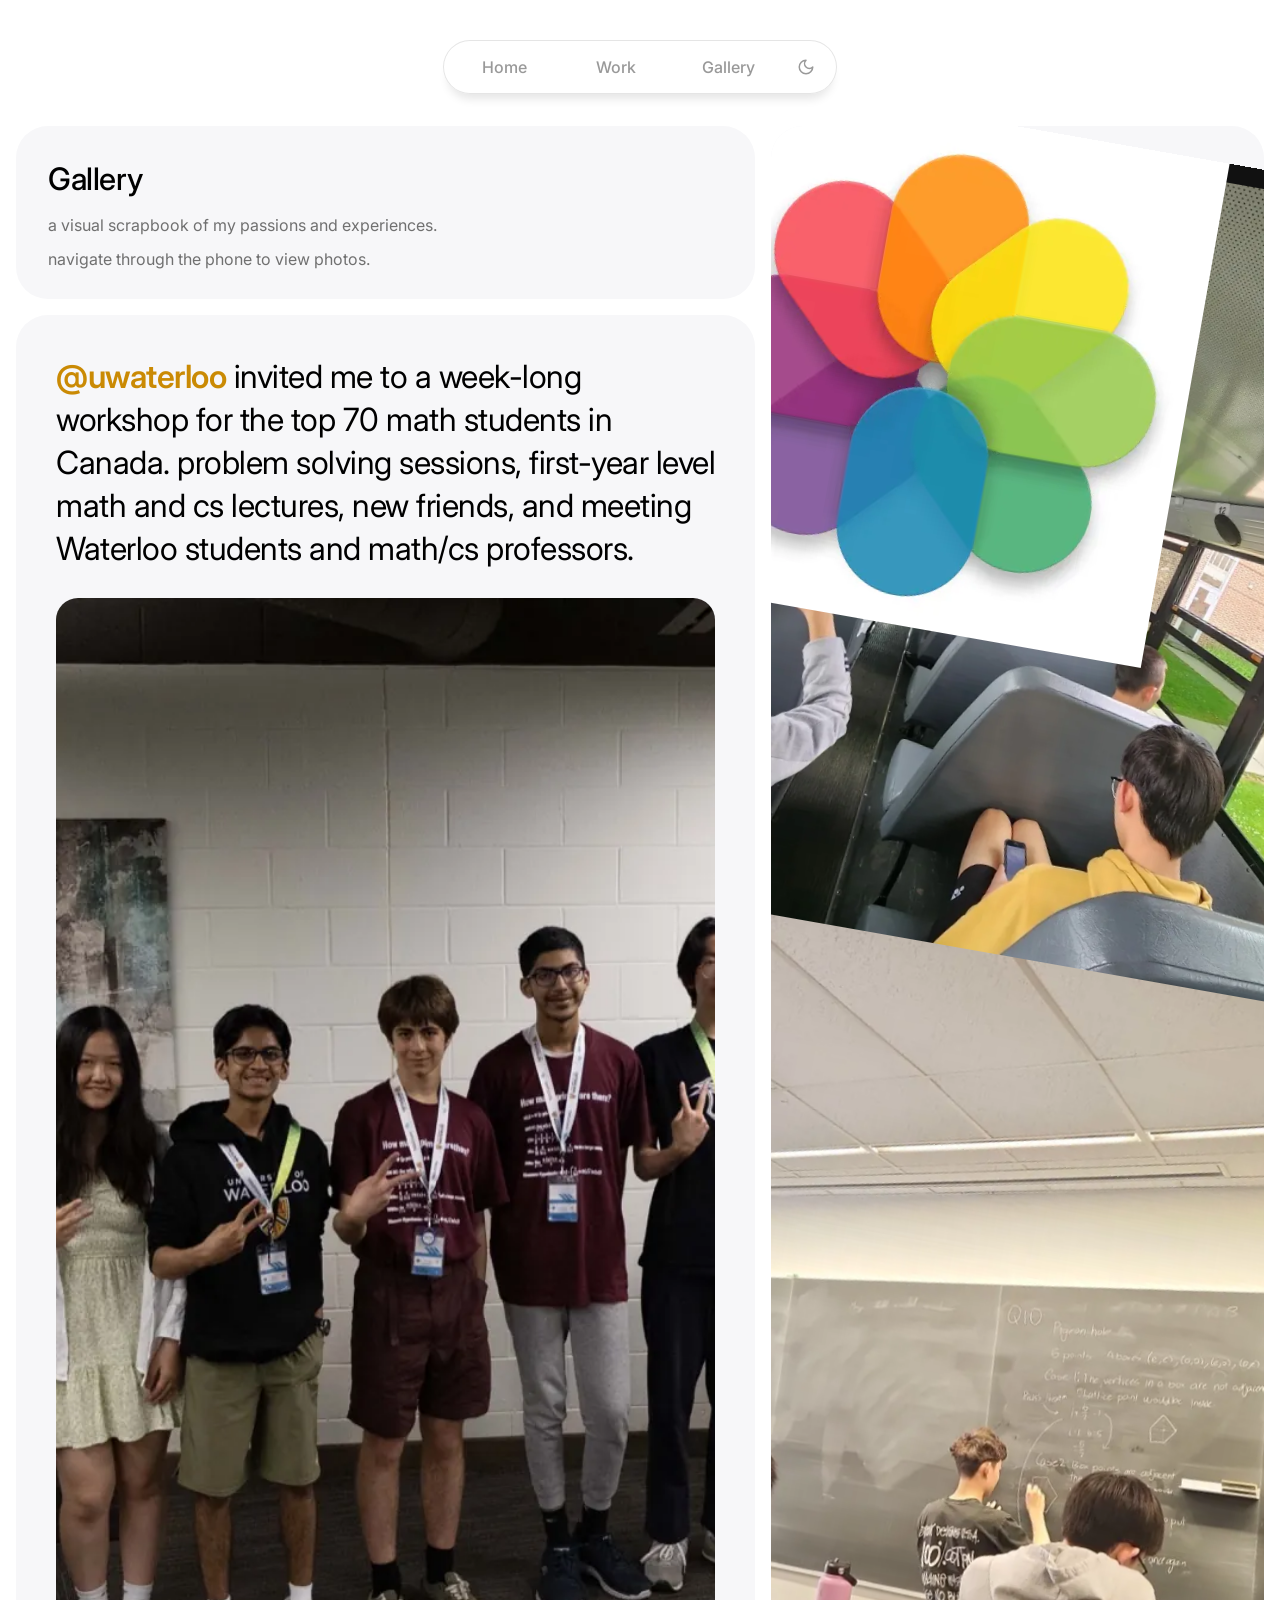
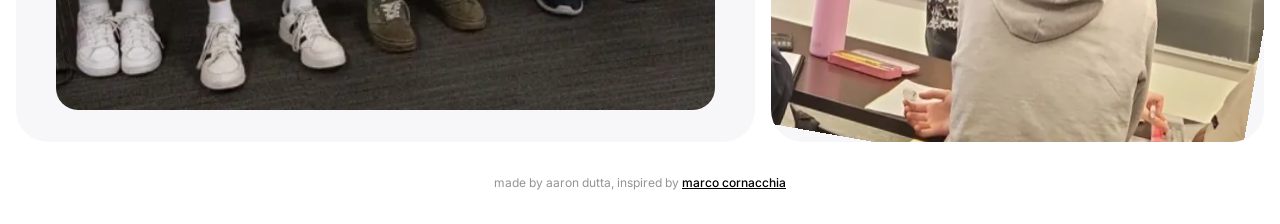
==== gallery/index.html @ 381c1216 "redirecting v2 final" ====
<!DOCTYPE html>
<html lang="en">
<head>
  <meta charset="UTF-8">
  <meta name="viewport" content="width=device-width, initial-scale=1.0">
  <script>
    (function () {
      try {
        var stored = localStorage.getItem('aaron-theme');
        var theme = stored === 'dark' || stored === 'light'
          ? stored
          : (window.matchMedia && window.matchMedia('(prefers-color-scheme: dark)').matches ? 'dark' : 'light');
        document.documentElement.setAttribute('data-theme', theme);
      } catch (e) {
        document.documentElement.setAttribute('data-theme', 'light');
      }
    })();
  </script>
  <script src="/assets/js/google-analytics.js"></script>
  <title>Aaron's Gallery</title>
  <meta name="description" content="Gallery of artwork and creative work by Aaron Dutta.">
  <link rel="canonical" href="https://aarondutta.com/gallery/">
  <link rel="icon" href="/favicon.png" type="image/png">
  <link rel="stylesheet" href="/assets/css/aaron-base.css">
  <link rel="stylesheet" href="/assets/css/aaron-gallery.css?v=2">
  <script src="/assets/js/aaron-base.js" defer></script>
  <script src="/assets/js/aaron-gallery.js?v=2" defer></script>
  <script src="/assets/js/aaron-sounds.js" defer></script>
</head>
<body>
  <div class="aaron-preloader" id="aaron-preloader" aria-hidden="true">
    <div class="aaron-preloader__dots">
      <span></span><span></span><span></span>
    </div>
  </div>

  <div class="aaron-page">
    <header class="aaron-nav-fixed">
      <nav class="aaron-nav" aria-label="Primary">
        <a href="/" class="aaron-nav__item">Home</a>
        <a href="/work/" class="aaron-nav__item">Work</a>
        <a href="/gallery/" class="aaron-nav__item">Gallery</a>
        <button type="button" class="aaron-theme-toggle" aria-label="Switch to dark mode" title="Dark mode">
          <svg class="aaron-theme-toggle__moon" xmlns="http://www.w3.org/2000/svg" width="18" height="18" viewBox="0 0 24 24" fill="none" stroke="currentColor" stroke-width="2" stroke-linecap="round" stroke-linejoin="round" aria-hidden="true">
            <path d="M12 3a6 6 0 0 0 9 9 9 9 0 1 1-9-9Z"/>
          </svg>
          <svg class="aaron-theme-toggle__sun" xmlns="http://www.w3.org/2000/svg" width="18" height="18" viewBox="0 0 24 24" fill="none" stroke="currentColor" stroke-width="2" stroke-linecap="round" stroke-linejoin="round" aria-hidden="true">
            <circle cx="12" cy="12" r="4"/>
            <path d="M12 2v2"/>
            <path d="M12 20v2"/>
            <path d="m4.93 4.93 1.41 1.41"/>
            <path d="m17.66 17.66 1.41 1.41"/>
            <path d="M2 12h2"/>
            <path d="M20 12h2"/>
            <path d="m6.34 17.66-1.41 1.41"/>
            <path d="m19.07 4.93-1.41 1.41"/>
          </svg>
        </button>
      </nav>
    </header>

    <main class="aaron-gallery-main">
      <div class="aaron-gallery-main__col">
        <section class="aaron-tile aaron-gallery-intro">
          <h1 class="aaron-gallery-intro__title">Gallery</h1>
          <p class="aaron-gallery-intro__desc">a visual scrapbook of my passions and experiences.</p>
          <p class="aaron-gallery-intro__desc">navigate through the phone to view photos.</p>
        </section>

        <section class="aaron-panel is-active" data-panel="auckland" role="tabpanel">
          <div class="aaron-tile aaron-split__copy">
            <p class="aaron-split__desc"><a href="https://uwaterloo.ca" class="aaron-hero__hl aaron-hero__hl--yellow" target="_blank" rel="noopener noreferrer">@uwaterloo</a> invited me to a week-long workshop for the top 70 math students in Canada. problem solving sessions, first-year level math and cs lectures, new friends, and meeting Waterloo students and math/cs professors.</p>
            <figure class="aaron-split__feature">
              <img src="/assets/gallery/auckland/group.webp" alt="Auckland workshop group">
            </figure>
          </div>
        </section>

        <section class="aaron-panel" data-panel="drawings" role="tabpanel" hidden>
          <div class="aaron-tile aaron-split__copy">
            <p class="aaron-split__desc">art I created from multiple tools: graphite, pastel, charcoal, color pencils, watercolors, and acrylics.</p>
            <figure class="aaron-split__feature">
              <img src="/assets/gallery/drawings/tiger.webp" alt="Tiger drawing" loading="lazy">
            </figure>
          </div>
        </section>

        <section class="aaron-panel" data-panel="piano" role="tabpanel" hidden>
          <div class="aaron-tile aaron-split__copy">
            <p class="aaron-split__desc">my favorite past-time activity since I was 3. currently working towards my ARCT diploma. check out my <a href="https://www.youtube.com/@aaron.dutta" class="aaron-hero__hl aaron-hero__hl--red" target="_blank" rel="noopener noreferrer">YouTube channel </a> for my performances.</p>
            <figure class="aaron-split__feature">
              <img src="/assets/gallery/piano/10.webp" alt="Piano performance" loading="lazy">
            </figure>
          </div>
        </section>

        <section class="aaron-panel" data-panel="travel" role="tabpanel" hidden>
          <div class="aaron-tile aaron-split__copy">
            <p class="aaron-split__desc">travelling the world and exploring the beauty it has to offer. click on different parts of the calendar to view where I've been.</p>
            <figure class="aaron-split__feature" id="aaron-travel-feature">
              <img class="aaron-fade__img is-active" data-country="canada" src="/assets/gallery/travel/canada/ban16.webp" alt="Banff, Canada">
              <img class="aaron-fade__img" data-country="spain" src="/assets/gallery/travel/spain/spain1.webp" alt="Spain" loading="lazy">
              <img class="aaron-fade__img" data-country="france" src="/assets/gallery/travel/france/france1.webp" alt="France" loading="lazy">
              <img class="aaron-fade__img" data-country="italy" src="/assets/gallery/travel/italy/italy1.webp" alt="Italy" loading="lazy">
              <img class="aaron-fade__img" data-country="austria" src="/assets/gallery/travel/austria/aus1.webp" alt="Austria" loading="lazy">
              <img class="aaron-fade__img" data-country="switzerland" src="/assets/gallery/travel/switzerland/swiss1.webp" alt="Switzerland" loading="lazy">
            </figure>
          </div>
        </section>
      </div>

      <div class="aaron-gallery-main__col aaron-gallery-main__col--phone">
          <div class="aaron-tile aaron-split__phone" id="aaron-phone-tile">
            <div class="aaron-phone-frame">
              <div class="aaron-phone" id="aaron-phone">
              <img class="aaron-phone__shell" src="/assets/phone/iphone.png" alt="" width="800" height="1616">

              <div class="aaron-phone__screen">
                <div class="aaron-phone__status">
                  <span class="aaron-phone__time">
                    <span id="aaron-phone-time">9:41</span>
                    <span class="aaron-phone__tz">(live EST)</span>
                  </span>
                  <img class="aaron-phone__status-icons" src="/assets/phone/status-icons.svg" alt="">
                </div>

                <div class="aaron-photos" id="aaron-photos">
                  <img class="aaron-photos__app" src="/assets/phone/photos-icon.webp" alt="" width="56" height="56">

                  <div class="aaron-photos__heading-row">
                    <button type="button" class="aaron-photos__back" id="aaron-photos-back" hidden aria-label="Back to calendar">‹</button>
                    <div class="aaron-photos__heading" id="aaron-photos-heading">Auckland Workshop</div>
                  </div>

                  <div class="aaron-photos__stage">
                    <div class="aaron-photos__album is-active" data-album="auckland">
                      <div class="aaron-fade">
                        <img class="aaron-gallery__img aaron-fade__img is-active" src="/assets/gallery/auckland/bus.webp" alt="Bus to campus">
                        <img class="aaron-gallery__img aaron-fade__img" src="/assets/gallery/auckland/hall.webp" alt="Residence hall">
                        <img class="aaron-gallery__img aaron-fade__img" src="/assets/gallery/auckland/uwsign.webp" alt="University of Waterloo sign">
                        <img class="aaron-gallery__img aaron-fade__img" src="/assets/gallery/auckland/uwshop.webp" alt="University of Waterloo shop">
                        <img class="aaron-gallery__img aaron-fade__img" src="/assets/gallery/auckland/drip.webp" alt="Drip coffee">
                      </div>
                      <div class="aaron-fade">
                        <img class="aaron-gallery__img aaron-fade__img is-active" src="/assets/gallery/auckland/class1.webp" alt="Morning lecture">
                        <img class="aaron-gallery__img aaron-fade__img" src="/assets/gallery/auckland/class2.webp" alt="Problem solving">
                        <img class="aaron-gallery__img aaron-fade__img" src="/assets/gallery/auckland/class3.webp" alt="CS lecture">
                        <img class="aaron-gallery__img aaron-fade__img" src="/assets/gallery/auckland/class4.webp" alt="Class session">
                      </div>
                      <div class="aaron-fade">
                        <img class="aaron-gallery__img aaron-fade__img is-active" src="/assets/gallery/auckland/table.webp" alt="Lunch">
                        <img class="aaron-gallery__img aaron-fade__img" src="/assets/gallery/auckland/garden.webp" alt="Campus garden">
                        <img class="aaron-gallery__img aaron-fade__img" src="/assets/gallery/auckland/geese.webp" alt="Geese">
                        <img class="aaron-gallery__img aaron-fade__img" src="/assets/gallery/auckland/golf.webp" alt="Golf">
                      </div>
                      <div class="aaron-fade">
                        <img class="aaron-gallery__img aaron-fade__img is-active" src="/assets/gallery/auckland/group.webp" alt="Workshop group">
                        <img class="aaron-gallery__img aaron-fade__img" src="/assets/gallery/auckland/participants.webp" alt="Workshop participants">
                        <img class="aaron-gallery__img aaron-fade__img" src="/assets/gallery/auckland/aaronshane1.webp" alt="Aaron with certificate">
                        <img class="aaron-gallery__img aaron-fade__img" src="/assets/gallery/auckland/pool1.webp" alt="Pool">
                        <img class="aaron-gallery__img aaron-fade__img" src="/assets/gallery/auckland/pool2.webp" alt="Pool">
                      </div>
                    </div>

                    <div class="aaron-photos__album" data-album="drawings" hidden>
                      <div class="aaron-fade">
                        <img class="aaron-gallery__img aaron-fade__img is-active" src="/assets/gallery/drawings/collage.webp" alt="Drawing collage" loading="lazy">
                        <img class="aaron-gallery__img aaron-fade__img" src="/assets/gallery/drawings/tiger.webp" alt="Tiger drawing" loading="lazy">
                        <img class="aaron-gallery__img aaron-fade__img" src="/assets/gallery/drawings/ganesh.webp" alt="Ganesh drawing" loading="lazy">
                        <img class="aaron-gallery__img aaron-fade__img" src="/assets/gallery/drawings/will.webp" alt="Portrait drawing" loading="lazy">
                        <img class="aaron-gallery__img aaron-fade__img" src="/assets/gallery/drawings/lips.webp" alt="Lips drawing" loading="lazy">
                      </div>
                      <div class="aaron-fade">
                        <img class="aaron-gallery__img aaron-fade__img is-active" src="/assets/gallery/drawings/eye1.webp" alt="Eye drawing" loading="lazy">
                        <img class="aaron-gallery__img aaron-fade__img" src="/assets/gallery/drawings/eye2.webp" alt="Eye drawing" loading="lazy">
                        <img class="aaron-gallery__img aaron-fade__img" src="/assets/gallery/drawings/foot.webp" alt="Foot drawing" loading="lazy">
                        <img class="aaron-gallery__img aaron-fade__img" src="/assets/gallery/drawings/bird.webp" alt="Bird drawing" loading="lazy">
                        <img class="aaron-gallery__img aaron-fade__img" src="/assets/gallery/drawings/chicken.webp" alt="Chicken drawing" loading="lazy">
                      </div>
                      <div class="aaron-fade">
                        <img class="aaron-gallery__img aaron-fade__img is-active" src="/assets/gallery/drawings/ladybug.webp" alt="Ladybug drawing" loading="lazy">
                        <img class="aaron-gallery__img aaron-fade__img" src="/assets/gallery/drawings/feather.webp" alt="Feather drawing" loading="lazy">
                        <img class="aaron-gallery__img aaron-fade__img" src="/assets/gallery/drawings/apple.webp" alt="Apple drawing" loading="lazy">
                        <img class="aaron-gallery__img aaron-fade__img" src="/assets/gallery/drawings/lemon.webp" alt="Lemon drawing" loading="lazy">
                        <img class="aaron-gallery__img aaron-fade__img" src="/assets/gallery/drawings/lemon_slices.webp" alt="Lemon slices drawing" loading="lazy">
                      </div>
                      <div class="aaron-fade">
                        <img class="aaron-gallery__img aaron-fade__img is-active" src="/assets/gallery/drawings/vase.webp" alt="Vase drawing" loading="lazy">
                        <img class="aaron-gallery__img aaron-fade__img" src="/assets/gallery/drawings/beach.webp" alt="Beach drawing" loading="lazy">
                        <img class="aaron-gallery__img aaron-fade__img" src="/assets/gallery/drawings/plains.webp" alt="Plains drawing" loading="lazy">
                        <img class="aaron-gallery__img aaron-fade__img" src="/assets/gallery/drawings/skyscraper.webp" alt="Skyscraper drawing" loading="lazy">
                      </div>
                    </div>
                    <div class="aaron-photos__album" data-album="piano" hidden>
                      <div class="aaron-fade">
                        <img class="aaron-gallery__img aaron-fade__img is-active" src="/assets/gallery/piano/1.webp" alt="Piano moment" loading="lazy">
                        <img class="aaron-gallery__img aaron-fade__img" src="/assets/gallery/piano/2.webp" alt="Piano moment" loading="lazy">
                        <img class="aaron-gallery__img aaron-fade__img" src="/assets/gallery/piano/3.webp" alt="Piano moment" loading="lazy">
                        <img class="aaron-gallery__img aaron-fade__img" src="/assets/gallery/piano/4.webp" alt="Piano moment" loading="lazy">
                      </div>
                      <div class="aaron-fade">
                        <img class="aaron-gallery__img aaron-fade__img is-active" src="/assets/gallery/piano/5.webp" alt="Piano moment" loading="lazy">
                        <img class="aaron-gallery__img aaron-fade__img" src="/assets/gallery/piano/6.webp" alt="Piano moment" loading="lazy">
                        <img class="aaron-gallery__img aaron-fade__img" src="/assets/gallery/piano/7.webp" alt="Piano moment" loading="lazy">
                      </div>
                      <div class="aaron-fade">
                        <img class="aaron-gallery__img aaron-fade__img is-active" src="/assets/gallery/piano/8.webp" alt="Piano moment" loading="lazy">
                        <img class="aaron-gallery__img aaron-fade__img" src="/assets/gallery/piano/9.webp" alt="Piano moment" loading="lazy">
                        <img class="aaron-gallery__img aaron-fade__img" src="/assets/gallery/piano/10.webp" alt="Piano moment" loading="lazy">
                      </div>
                      <div class="aaron-fade">
                        <img class="aaron-gallery__img aaron-fade__img is-active" src="/assets/gallery/piano/11.webp" alt="Piano moment" loading="lazy">
                        <img class="aaron-gallery__img aaron-fade__img" src="/assets/gallery/piano/12.webp" alt="Piano moment" loading="lazy">
                        <img class="aaron-gallery__img aaron-fade__img" src="/assets/gallery/piano/13.webp" alt="Piano moment" loading="lazy">
                        <img class="aaron-gallery__img aaron-fade__img" src="/assets/gallery/piano/A.webp" alt="Piano moment" loading="lazy">
                      </div>
                    </div>
                    <div class="aaron-photos__album" data-album="travel" hidden>
                      <div class="aaron-travel-cal">
                        <div class="aaron-phone__heading">
                          <div class="aaron-phone__heading-inner">
                            <div class="aaron-phone__cal-label">Calendar</div>
                            <div class="aaron-phone__cal-date">Travel</div>
                          </div>
                          <div class="aaron-phone__rule"></div>
                        </div>
                        <div class="aaron-phone__hours">
                      <div class="aaron-phone__hour" data-country="canada">
                        <div class="aaron-phone__times"><span class="aaron-phone__tick">2026</span><span class="aaron-phone__tick">2024</span></div>
                        <article class="aaron-phone__event is-purple" data-country="canada" role="button" tabindex="0" aria-label="Open Canada photos">
                          <img class="aaron-phone__event-shot" src="/assets/gallery/travel/canada/ban16.webp" alt="" loading="lazy">
                          <span class="aaron-phone__event-bar"></span>
                          <div class="aaron-phone__event-body">
                            <div>
                              <div class="aaron-phone__event-title">Canada</div>
                              <div class="aaron-phone__event-when">34 photos</div>
                            </div>
                            <div class="aaron-phone__event-cal"><img src="/assets/phone/google-logo.svg" alt=""><span>Banff, Canmore, Jasper</span></div>
                          </div>
                        </article>
                        <div class="aaron-phone__slot">
                          <img src="/assets/gallery/travel/canada/ban16.webp" alt="Canada" loading="lazy">
                          <div class="aaron-phone__slot-meta"><span>34</span><span>photos</span></div>
                        </div>
                      </div>
                      <div class="aaron-phone__hour" data-country="spain">
                        <div class="aaron-phone__times"><span class="aaron-phone__tick is-hidden">2024</span><span class="aaron-phone__tick is-hidden"></span></div>
                        <article class="aaron-phone__event is-yellow" data-country="spain" role="button" tabindex="0" aria-label="Open Spain photos">
                          <img class="aaron-phone__event-shot" src="/assets/gallery/travel/spain/spain1.webp" alt="" loading="lazy">
                          <span class="aaron-phone__event-bar"></span>
                          <div class="aaron-phone__event-body">
                            <div>
                              <div class="aaron-phone__event-title">Spain</div>
                              <div class="aaron-phone__event-when">34 photos</div>
                            </div>
                            <div class="aaron-phone__event-cal"><img src="/assets/phone/google-logo.svg" alt=""><span>Barcelona, Montserrat, Seville</span></div>
                          </div>
                        </article>
                        <div class="aaron-phone__slot">
                          <img src="/assets/gallery/travel/spain/spain1.webp" alt="Spain" loading="lazy">
                          <div class="aaron-phone__slot-meta"><span>34</span><span>photos</span></div>
                        </div>
                      </div>
                      <div class="aaron-phone__hour" data-country="france">
                        <div class="aaron-phone__times"><span class="aaron-phone__tick is-hidden"></span><span class="aaron-phone__tick">2023</span></div>
                        <article class="aaron-phone__event is-pink" data-country="france" role="button" tabindex="0" aria-label="Open France photos">
                          <img class="aaron-phone__event-shot" src="/assets/gallery/travel/france/france1.webp" alt="" loading="lazy">
                          <span class="aaron-phone__event-bar"></span>
                          <div class="aaron-phone__event-body">
                            <div>
                              <div class="aaron-phone__event-title">France + Monaco</div>
                              <div class="aaron-phone__event-when">13 photos</div>
                            </div>
                            <div class="aaron-phone__event-cal"><img src="/assets/phone/google-logo.svg" alt=""><span>Nice, Cannes, Eze</span></div>
                          </div>
                        </article>
                        <div class="aaron-phone__slot">
                          <img src="/assets/gallery/travel/france/france1.webp" alt="France" loading="lazy">
                          <div class="aaron-phone__slot-meta"><span>13</span><span>photos</span></div>
                        </div>
                      </div>
                      <div class="aaron-phone__hour" data-country="italy">
                        <div class="aaron-phone__times"><span class="aaron-phone__tick is-hidden">2023</span><span class="aaron-phone__tick">2018</span></div>
                        <article class="aaron-phone__event is-green" data-country="italy" role="button" tabindex="0" aria-label="Open Italy photos">
                          <img class="aaron-phone__event-shot" src="/assets/gallery/travel/italy/italy1.webp" alt="" loading="lazy">
                          <span class="aaron-phone__event-bar"></span>
                          <div class="aaron-phone__event-body">
                            <div>
                              <div class="aaron-phone__event-title">Italy</div>
                              <div class="aaron-phone__event-when">11 photos</div>
                            </div>
                            <div class="aaron-phone__event-cal"><img src="/assets/phone/google-logo.svg" alt=""><span>Venice, Florence, Rome, Milan, Pisa, Como, Brescia</span></div>
                          </div>
                        </article>
                        <div class="aaron-phone__slot">
                          <img src="/assets/gallery/travel/italy/italy1.webp" alt="Italy" loading="lazy">
                          <div class="aaron-phone__slot-meta"><span>11</span><span>photos</span></div>
                        </div>
                      </div>
                      <div class="aaron-phone__hour" data-country="austria">
                        <div class="aaron-phone__times"><span class="aaron-phone__tick is-hidden">2018</span><span class="aaron-phone__tick">2017</span></div>
                        <article class="aaron-phone__event" data-country="austria" role="button" tabindex="0" aria-label="Open Austria photos">
                          <img class="aaron-phone__event-shot" src="/assets/gallery/travel/austria/aus1.webp" alt="" loading="lazy">
                          <span class="aaron-phone__event-bar"></span>
                          <div class="aaron-phone__event-body">
                            <div>
                              <div class="aaron-phone__event-title">Austria</div>
                              <div class="aaron-phone__event-when">8 photos</div>
                            </div>
                            <div class="aaron-phone__event-cal"><img src="/assets/phone/google-logo.svg" alt=""><span>Vienna, Salzburg, Hallstatt</span></div>
                          </div>
                        </article>
                        <div class="aaron-phone__slot">
                          <img src="/assets/gallery/travel/austria/aus1.webp" alt="Austria" loading="lazy">
                          <div class="aaron-phone__slot-meta"><span>8</span><span>photos</span></div>
                        </div>
                      </div>
                      <div class="aaron-phone__hour" data-country="switzerland">
                        <div class="aaron-phone__times"><span class="aaron-phone__tick is-hidden">2017</span><span class="aaron-phone__tick is-hidden"></span></div>
                        <article class="aaron-phone__event is-purple" data-country="switzerland" role="button" tabindex="0" aria-label="Open Switzerland photos">
                          <img class="aaron-phone__event-shot" src="/assets/gallery/travel/switzerland/swiss1.webp" alt="" loading="lazy">
                          <span class="aaron-phone__event-bar"></span>
                          <div class="aaron-phone__event-body">
                            <div>
                              <div class="aaron-phone__event-title">Switzerland</div>
                              <div class="aaron-phone__event-when">9 photos</div>
                            </div>
                            <div class="aaron-phone__event-cal"><img src="/assets/phone/google-logo.svg" alt=""><span>Zermatt, Lauterbrunnen, Grindelwald, Interlaken, Zurich</span></div>
                          </div>
                        </article>
                        <div class="aaron-phone__slot">
                          <img src="/assets/gallery/travel/switzerland/swiss1.webp" alt="Switzerland" loading="lazy">
                          <div class="aaron-phone__slot-meta"><span>9</span><span>photos</span></div>
                        </div>
                      </div>
                        </div>
                      </div>
                    <div class="aaron-travel-country" data-country="canada" hidden>
                      <div class="aaron-fade">
                        <img class="aaron-gallery__img aaron-fade__img is-active" src="/assets/gallery/travel/canada/ban16.webp" alt="Banff, Canada" loading="lazy">
                        <img class="aaron-gallery__img aaron-fade__img" src="/assets/gallery/travel/canada/ban21.webp" alt="Banff, Canada" loading="lazy">
                        <img class="aaron-gallery__img aaron-fade__img" src="/assets/gallery/travel/canada/ban2.webp" alt="Banff, Canada" loading="lazy">
                        <img class="aaron-gallery__img aaron-fade__img" src="/assets/gallery/travel/canada/ban3.webp" alt="Banff, Canada" loading="lazy">
                        <img class="aaron-gallery__img aaron-fade__img" src="/assets/gallery/travel/canada/ban4.webp" alt="Banff, Canada" loading="lazy">
                        <img class="aaron-gallery__img aaron-fade__img" src="/assets/gallery/travel/canada/ban5.webp" alt="Banff, Canada" loading="lazy">
                        <img class="aaron-gallery__img aaron-fade__img" src="/assets/gallery/travel/canada/ban6.webp" alt="Banff, Canada" loading="lazy">
                        <img class="aaron-gallery__img aaron-fade__img" src="/assets/gallery/travel/canada/ban7.webp" alt="Banff, Canada" loading="lazy">
                        <img class="aaron-gallery__img aaron-fade__img" src="/assets/gallery/travel/canada/ban8.webp" alt="Banff, Canada" loading="lazy">
                        <img class="aaron-gallery__img aaron-fade__img" src="/assets/gallery/travel/canada/ban9.webp" alt="Banff, Canada" loading="lazy">
                      </div>
                      <div class="aaron-fade">
                        <img class="aaron-gallery__img aaron-fade__img is-active" src="/assets/gallery/travel/canada/ban10.webp" alt="Banff, Canada" loading="lazy">
                        <img class="aaron-gallery__img aaron-fade__img" src="/assets/gallery/travel/canada/ban11.webp" alt="Banff, Canada" loading="lazy">
                        <img class="aaron-gallery__img aaron-fade__img" src="/assets/gallery/travel/canada/ban12.webp" alt="Banff, Canada" loading="lazy">
                        <img class="aaron-gallery__img aaron-fade__img" src="/assets/gallery/travel/canada/ban13.webp" alt="Banff, Canada" loading="lazy">
                        <img class="aaron-gallery__img aaron-fade__img" src="/assets/gallery/travel/canada/ban14.webp" alt="Banff, Canada" loading="lazy">
                        <img class="aaron-gallery__img aaron-fade__img" src="/assets/gallery/travel/canada/ban15.webp" alt="Banff, Canada" loading="lazy">
                        <img class="aaron-gallery__img aaron-fade__img" src="/assets/gallery/travel/canada/ban1.webp" alt="Banff, Canada" loading="lazy">
                        <img class="aaron-gallery__img aaron-fade__img" src="/assets/gallery/travel/canada/ban17.webp" alt="Banff, Canada" loading="lazy">
                        <img class="aaron-gallery__img aaron-fade__img" src="/assets/gallery/travel/canada/ban18.webp" alt="Banff, Canada" loading="lazy">
                      </div>
                      <div class="aaron-fade">
                        <img class="aaron-gallery__img aaron-fade__img is-active" src="/assets/gallery/travel/canada/ban19.webp" alt="Banff, Canada" loading="lazy">
                        <img class="aaron-gallery__img aaron-fade__img" src="/assets/gallery/travel/canada/ban20.webp" alt="Banff, Canada" loading="lazy">
                        <img class="aaron-gallery__img aaron-fade__img" src="/assets/gallery/travel/canada/jas1.webp" alt="Jasper, Canada" loading="lazy">
                        <img class="aaron-gallery__img aaron-fade__img" src="/assets/gallery/travel/canada/jas2.webp" alt="Jasper, Canada" loading="lazy">
                        <img class="aaron-gallery__img aaron-fade__img" src="/assets/gallery/travel/canada/jas3.webp" alt="Jasper, Canada" loading="lazy">
                        <img class="aaron-gallery__img aaron-fade__img" src="/assets/gallery/travel/canada/jas4.webp" alt="Jasper, Canada" loading="lazy">
                        <img class="aaron-gallery__img aaron-fade__img" src="/assets/gallery/travel/canada/jas5.webp" alt="Jasper, Canada" loading="lazy">
                        <img class="aaron-gallery__img aaron-fade__img" src="/assets/gallery/travel/canada/jas6.webp" alt="Jasper, Canada" loading="lazy">
                        <img class="aaron-gallery__img aaron-fade__img" src="/assets/gallery/travel/canada/jas7.webp" alt="Jasper, Canada" loading="lazy">
                      </div>
                      <div class="aaron-fade">
                        <img class="aaron-gallery__img aaron-fade__img is-active" src="/assets/gallery/travel/canada/ani1.webp" alt="Canada" loading="lazy">
                        <img class="aaron-gallery__img aaron-fade__img" src="/assets/gallery/travel/canada/ani2.webp" alt="Canada" loading="lazy">
                        <img class="aaron-gallery__img aaron-fade__img" src="/assets/gallery/travel/canada/ani3.webp" alt="Canada" loading="lazy">
                        <img class="aaron-gallery__img aaron-fade__img" src="/assets/gallery/travel/canada/ani4.webp" alt="Canada" loading="lazy">
                        <img class="aaron-gallery__img aaron-fade__img" src="/assets/gallery/travel/canada/ani5.webp" alt="Canada" loading="lazy">
                        <img class="aaron-gallery__img aaron-fade__img" src="/assets/gallery/travel/canada/canflight.webp" alt="Canmore, Canada" loading="lazy">
                        <img class="aaron-gallery__img aaron-fade__img" src="/assets/gallery/travel/canada/bc.webp" alt="British Columbia, Canada" loading="lazy">
                      </div>
                    </div>
                    <div class="aaron-travel-country" data-country="spain" hidden>
                      <div class="aaron-fade">
                        <img class="aaron-gallery__img aaron-fade__img is-active" src="/assets/gallery/travel/spain/spain1.webp" alt="Spain" loading="lazy">
                        <img class="aaron-gallery__img aaron-fade__img" src="/assets/gallery/travel/spain/spain2.webp" alt="Spain" loading="lazy">
                        <img class="aaron-gallery__img aaron-fade__img" src="/assets/gallery/travel/spain/spain3.webp" alt="Spain" loading="lazy">
                        <img class="aaron-gallery__img aaron-fade__img" src="/assets/gallery/travel/spain/spain4.webp" alt="Spain" loading="lazy">
                        <img class="aaron-gallery__img aaron-fade__img" src="/assets/gallery/travel/spain/spain5.webp" alt="Spain" loading="lazy">
                        <img class="aaron-gallery__img aaron-fade__img" src="/assets/gallery/travel/spain/spain6.webp" alt="Spain" loading="lazy">
                        <img class="aaron-gallery__img aaron-fade__img" src="/assets/gallery/travel/spain/spain7.webp" alt="Spain" loading="lazy">
                        <img class="aaron-gallery__img aaron-fade__img" src="/assets/gallery/travel/spain/spain8.webp" alt="Spain" loading="lazy">
                        <img class="aaron-gallery__img aaron-fade__img" src="/assets/gallery/travel/spain/spain9.webp" alt="Spain" loading="lazy">
                      </div>
                      <div class="aaron-fade">
                        <img class="aaron-gallery__img aaron-fade__img is-active" src="/assets/gallery/travel/spain/spain10.webp" alt="Spain" loading="lazy">
                        <img class="aaron-gallery__img aaron-fade__img" src="/assets/gallery/travel/spain/spain11.webp" alt="Spain" loading="lazy">
                        <img class="aaron-gallery__img aaron-fade__img" src="/assets/gallery/travel/spain/spain12.webp" alt="Spain" loading="lazy">
                        <img class="aaron-gallery__img aaron-fade__img" src="/assets/gallery/travel/spain/spain13.webp" alt="Spain" loading="lazy">
                        <img class="aaron-gallery__img aaron-fade__img" src="/assets/gallery/travel/spain/spain14.webp" alt="Spain" loading="lazy">
                        <img class="aaron-gallery__img aaron-fade__img" src="/assets/gallery/travel/spain/spain15.webp" alt="Spain" loading="lazy">
                        <img class="aaron-gallery__img aaron-fade__img" src="/assets/gallery/travel/spain/spain16.webp" alt="Spain" loading="lazy">
                        <img class="aaron-gallery__img aaron-fade__img" src="/assets/gallery/travel/spain/spain17.webp" alt="Spain" loading="lazy">
                        <img class="aaron-gallery__img aaron-fade__img" src="/assets/gallery/travel/spain/spain18.webp" alt="Spain" loading="lazy">
                      </div>
                      <div class="aaron-fade">
                        <img class="aaron-gallery__img aaron-fade__img is-active" src="/assets/gallery/travel/spain/spain19.webp" alt="Spain" loading="lazy">
                        <img class="aaron-gallery__img aaron-fade__img" src="/assets/gallery/travel/spain/spain20.webp" alt="Spain" loading="lazy">
                        <img class="aaron-gallery__img aaron-fade__img" src="/assets/gallery/travel/spain/spain21.webp" alt="Spain" loading="lazy">
                        <img class="aaron-gallery__img aaron-fade__img" src="/assets/gallery/travel/spain/spain22.webp" alt="Spain" loading="lazy">
                        <img class="aaron-gallery__img aaron-fade__img" src="/assets/gallery/travel/spain/spain23.webp" alt="Spain" loading="lazy">
                        <img class="aaron-gallery__img aaron-fade__img" src="/assets/gallery/travel/spain/spain24.webp" alt="Spain" loading="lazy">
                        <img class="aaron-gallery__img aaron-fade__img" src="/assets/gallery/travel/spain/spain25.webp" alt="Spain" loading="lazy">
                        <img class="aaron-gallery__img aaron-fade__img" src="/assets/gallery/travel/spain/spain26.webp" alt="Spain" loading="lazy">
                      </div>
                      <div class="aaron-fade">
                        <img class="aaron-gallery__img aaron-fade__img is-active" src="/assets/gallery/travel/spain/spain27.webp" alt="Spain" loading="lazy">
                        <img class="aaron-gallery__img aaron-fade__img" src="/assets/gallery/travel/spain/spain28.webp" alt="Spain" loading="lazy">
                        <img class="aaron-gallery__img aaron-fade__img" src="/assets/gallery/travel/spain/spain29.webp" alt="Spain" loading="lazy">
                        <img class="aaron-gallery__img aaron-fade__img" src="/assets/gallery/travel/spain/spain30.webp" alt="Spain" loading="lazy">
                        <img class="aaron-gallery__img aaron-fade__img" src="/assets/gallery/travel/spain/spain31.webp" alt="Spain" loading="lazy">
                        <img class="aaron-gallery__img aaron-fade__img" src="/assets/gallery/travel/spain/spain32.webp" alt="Spain" loading="lazy">
                        <img class="aaron-gallery__img aaron-fade__img" src="/assets/gallery/travel/spain/spain33.webp" alt="Spain" loading="lazy">
                        <img class="aaron-gallery__img aaron-fade__img" src="/assets/gallery/travel/spain/spain34.webp" alt="Spain" loading="lazy">
                      </div>
                    </div>
                    <div class="aaron-travel-country" data-country="france" hidden>
                      <div class="aaron-fade">
                        <img class="aaron-gallery__img aaron-fade__img is-active" src="/assets/gallery/travel/france/france1.webp" alt="France" loading="lazy">
                        <img class="aaron-gallery__img aaron-fade__img" src="/assets/gallery/travel/france/france2.webp" alt="France" loading="lazy">
                        <img class="aaron-gallery__img aaron-fade__img" src="/assets/gallery/travel/france/france3.webp" alt="France" loading="lazy">
                        <img class="aaron-gallery__img aaron-fade__img" src="/assets/gallery/travel/france/france4.webp" alt="France" loading="lazy">
                      </div>
                      <div class="aaron-fade">
                        <img class="aaron-gallery__img aaron-fade__img is-active" src="/assets/gallery/travel/france/france5.webp" alt="France" loading="lazy">
                        <img class="aaron-gallery__img aaron-fade__img" src="/assets/gallery/travel/france/france6.webp" alt="France" loading="lazy">
                        <img class="aaron-gallery__img aaron-fade__img" src="/assets/gallery/travel/france/france7.webp" alt="France" loading="lazy">
                      </div>
                      <div class="aaron-fade">
                        <img class="aaron-gallery__img aaron-fade__img is-active" src="/assets/gallery/travel/france/france8.webp" alt="France" loading="lazy">
                        <img class="aaron-gallery__img aaron-fade__img" src="/assets/gallery/travel/france/france9.webp" alt="France" loading="lazy">
                        <img class="aaron-gallery__img aaron-fade__img" src="/assets/gallery/travel/france/france10.webp" alt="France" loading="lazy">
                      </div>
                      <div class="aaron-fade">
                        <img class="aaron-gallery__img aaron-fade__img is-active" src="/assets/gallery/travel/france/france11.webp" alt="France" loading="lazy">
                        <img class="aaron-gallery__img aaron-fade__img" src="/assets/gallery/travel/france/france12.webp" alt="France" loading="lazy">
                        <img class="aaron-gallery__img aaron-fade__img" src="/assets/gallery/travel/france/france13.webp" alt="France" loading="lazy">
                      </div>
                    </div>
                    <div class="aaron-travel-country" data-country="italy" hidden>
                      <div class="aaron-fade">
                        <img class="aaron-gallery__img aaron-fade__img is-active" src="/assets/gallery/travel/italy/italy1.webp" alt="Italy" loading="lazy">
                        <img class="aaron-gallery__img aaron-fade__img" src="/assets/gallery/travel/italy/italy2.webp" alt="Italy" loading="lazy">
                        <img class="aaron-gallery__img aaron-fade__img" src="/assets/gallery/travel/italy/italy3.webp" alt="Italy" loading="lazy">
                      </div>
                      <div class="aaron-fade">
                        <img class="aaron-gallery__img aaron-fade__img is-active" src="/assets/gallery/travel/italy/italy4.webp" alt="Italy" loading="lazy">
                        <img class="aaron-gallery__img aaron-fade__img" src="/assets/gallery/travel/italy/italy5.webp" alt="Italy" loading="lazy">
                        <img class="aaron-gallery__img aaron-fade__img" src="/assets/gallery/travel/italy/italy6.webp" alt="Italy" loading="lazy">
                      </div>
                      <div class="aaron-fade">
                        <img class="aaron-gallery__img aaron-fade__img is-active" src="/assets/gallery/travel/italy/italy7.webp" alt="Italy" loading="lazy">
                        <img class="aaron-gallery__img aaron-fade__img" src="/assets/gallery/travel/italy/italy8.webp" alt="Italy" loading="lazy">
                        <img class="aaron-gallery__img aaron-fade__img" src="/assets/gallery/travel/italy/italy9.webp" alt="Italy" loading="lazy">
                      </div>
                      <div class="aaron-fade">
                        <img class="aaron-gallery__img aaron-fade__img is-active" src="/assets/gallery/travel/italy/italy10.webp" alt="Italy" loading="lazy">
                        <img class="aaron-gallery__img aaron-fade__img" src="/assets/gallery/travel/italy/italy11.webp" alt="Italy" loading="lazy">
                      </div>
                    </div>
                    <div class="aaron-travel-country" data-country="austria" hidden>
                      <div class="aaron-fade">
                        <img class="aaron-gallery__img aaron-fade__img is-active" src="/assets/gallery/travel/austria/aus1.webp" alt="Austria" loading="lazy">
                        <img class="aaron-gallery__img aaron-fade__img" src="/assets/gallery/travel/austria/aus2.webp" alt="Austria" loading="lazy">
                      </div>
                      <div class="aaron-fade">
                        <img class="aaron-gallery__img aaron-fade__img is-active" src="/assets/gallery/travel/austria/aus3.webp" alt="Austria" loading="lazy">
                        <img class="aaron-gallery__img aaron-fade__img" src="/assets/gallery/travel/austria/aus4.webp" alt="Austria" loading="lazy">
                      </div>
                      <div class="aaron-fade">
                        <img class="aaron-gallery__img aaron-fade__img is-active" src="/assets/gallery/travel/austria/aus5.webp" alt="Austria" loading="lazy">
                        <img class="aaron-gallery__img aaron-fade__img" src="/assets/gallery/travel/austria/aus6.webp" alt="Austria" loading="lazy">
                      </div>
                      <div class="aaron-fade">
                        <img class="aaron-gallery__img aaron-fade__img is-active" src="/assets/gallery/travel/austria/aus7.webp" alt="Austria" loading="lazy">
                        <img class="aaron-gallery__img aaron-fade__img" src="/assets/gallery/travel/austria/aus8.webp" alt="Austria" loading="lazy">
                      </div>
                    </div>
                    <div class="aaron-travel-country" data-country="switzerland" hidden>
                      <div class="aaron-fade">
                        <img class="aaron-gallery__img aaron-fade__img is-active" src="/assets/gallery/travel/switzerland/swiss1.webp" alt="Switzerland" loading="lazy">
                        <img class="aaron-gallery__img aaron-fade__img" src="/assets/gallery/travel/switzerland/swiss2.webp" alt="Switzerland" loading="lazy">
                        <img class="aaron-gallery__img aaron-fade__img" src="/assets/gallery/travel/switzerland/swiss3.webp" alt="Switzerland" loading="lazy">
                      </div>
                      <div class="aaron-fade">
                        <img class="aaron-gallery__img aaron-fade__img is-active" src="/assets/gallery/travel/switzerland/swiss4.webp" alt="Switzerland" loading="lazy">
                        <img class="aaron-gallery__img aaron-fade__img" src="/assets/gallery/travel/switzerland/swiss5.webp" alt="Switzerland" loading="lazy">
                      </div>
                      <div class="aaron-fade">
                        <img class="aaron-gallery__img aaron-fade__img is-active" src="/assets/gallery/travel/switzerland/swiss6.webp" alt="Switzerland" loading="lazy">
                        <img class="aaron-gallery__img aaron-fade__img" src="/assets/gallery/travel/switzerland/swiss7.webp" alt="Switzerland" loading="lazy">
                      </div>
                      <div class="aaron-fade">
                        <img class="aaron-gallery__img aaron-fade__img is-active" src="/assets/gallery/travel/switzerland/swiss8.webp" alt="Switzerland" loading="lazy">
                        <img class="aaron-gallery__img aaron-fade__img" src="/assets/gallery/travel/switzerland/swiss9.webp" alt="Switzerland" loading="lazy">
                      </div>
                    </div>
                    </div>
                  </div>

                  <nav class="aaron-photos__dock" id="aaron-photos-dock" aria-label="Albums">
                    <span class="aaron-photos__indicator" id="aaron-photos-indicator"></span>
                    <button type="button" class="aaron-photos__dock-btn is-active" data-album="auckland" aria-pressed="true" aria-label="Auckland Workshop">
                      <img src="/assets/phone/icon-droplet.svg" alt="">
                    </button>
                    <button type="button" class="aaron-photos__dock-btn" data-album="drawings" aria-pressed="false" aria-label="Drawings">
                      <img src="/assets/phone/icon-pencil.svg" alt="">
                    </button>
                    <button type="button" class="aaron-photos__dock-btn" data-album="piano" aria-pressed="false" aria-label="Piano">
                      <img src="/assets/phone/icon-piano.svg" alt="">
                    </button>
                    <button type="button" class="aaron-photos__dock-btn" data-album="travel" aria-pressed="false" aria-label="Travel">
                      <img src="/assets/phone/icon-map.svg" alt="">
                    </button>
                  </nav>
                </div>
              </div>
            </div>
            </div>
            <div class="aaron-phone__cursor" id="aaron-phone-cursor"></div>
          </div>
      </div>
    </main>

    <p class="aaron-footer">
      made by aaron dutta, inspired by <a href="https://www.marco.fyi" target="_blank" rel="noopener noreferrer">marco cornacchia</a>
    </p>
  </div>
</body>
</html>
---- assets/css/aaron-base.css ----
@import url('https://fonts.googleapis.com/css2?family=Inter:wght@400;500;600&display=swap');

:root {
  --aaron-bg: #fff;
  --aaron-bg-light: #fff;
  --aaron-tile: #f7f7f9;
  --aaron-ink: #000;
  --aaron-muted: #707070;
  --aaron-caption: #949494;
  --aaron-nav-muted: #999;
  --aaron-nav-bg: rgba(255, 255, 255, 0.99);
  --aaron-nav-border: rgba(0, 0, 0, 0.1);
  --aaron-nav-shadow: 0 10px 10px -5px rgba(0, 0, 0, 0.1);
  --aaron-nav-toggle-hover: rgba(0, 0, 0, 0.06);
  --aaron-preloader-bg: #fff;
  --aaron-preloader-dot: #ccc;
  --aaron-hr: rgba(0, 0, 0, 0.06);
  --aaron-contact-bg: #fff;
  --aaron-contact-hover-shadow: 0 4px 12px rgba(0, 0, 0, 0.06);
  --aaron-hl-yellow: #ca8a04;
  --aaron-hl-red: #dc2626;
  --aaron-hl-blue: #2563eb;
  --aaron-hl-green: #16a34a;
  --aaron-hl-green-dark: #166534;
  --aaron-hl-navy: #0a1628;
  --aaron-hl-purple: #9333ea;
  --aaron-tile-radius: 32px;
  --aaron-gap: 16px;
  --aaron-unit: 328px;
  --aaron-font: 'Inter', ui-sans-serif, system-ui, -apple-system, sans-serif;
}

html[data-theme="dark"] {
  color-scheme: dark;
  --aaron-bg: #0c0c0e;
  --aaron-tile: #17171a;
  --aaron-ink: #f2f2f3;
  --aaron-muted: #a3a3a8;
  --aaron-caption: #7c7c82;
  --aaron-nav-muted: #8e8e94;
  --aaron-nav-bg: rgba(28, 28, 32, 0.96);
  --aaron-nav-border: rgba(255, 255, 255, 0.1);
  --aaron-nav-shadow: 0 10px 18px -6px rgba(0, 0, 0, 0.55);
  --aaron-nav-toggle-hover: rgba(255, 255, 255, 0.08);
  --aaron-preloader-bg: #0c0c0e;
  --aaron-preloader-dot: #4a4a50;
  --aaron-hr: rgba(255, 255, 255, 0.08);
  --aaron-contact-bg: #222226;
  --aaron-contact-hover-shadow: 0 4px 12px rgba(0, 0, 0, 0.4);
  --aaron-hl-yellow: #eab308;
  --aaron-hl-red: #f87171;
  --aaron-hl-blue: #60a5fa;
  --aaron-hl-green: #4ade80;
  --aaron-hl-green-dark: #86efac;
  --aaron-hl-navy: #9db0cc;
  --aaron-hl-purple: #c084fc;
}

*,
*::before,
*::after {
  box-sizing: border-box;
  margin: 0;
  padding: 0;
}

html {
  scroll-behavior: smooth;
  color-scheme: light;
}

body {
  font-family: var(--aaron-font);
  background: var(--aaron-bg);
  color: var(--aaron-ink);
  line-height: 1.5;
  -webkit-font-smoothing: antialiased;
}

a {
  color: inherit;
}

/* —— Preloader —— */
.aaron-preloader {
  position: fixed;
  inset: 0;
  z-index: 9999;
  display: flex;
  align-items: center;
  justify-content: center;
  background: var(--aaron-preloader-bg);
  transition: opacity 0.5s ease, visibility 0.5s ease;
}

.aaron-preloader.is-hidden {
  opacity: 0;
  visibility: hidden;
  pointer-events: none;
}

.aaron-preloader__dots {
  display: flex;
  gap: 8px;
}

.aaron-preloader__dots span {
  width: 8px;
  height: 8px;
  border-radius: 50%;
  background: var(--aaron-preloader-dot);
  animation: aaronDotPulse 1.2s ease-in-out infinite;
}

.aaron-preloader__dots span:nth-child(2) { animation-delay: 0.15s; }
.aaron-preloader__dots span:nth-child(3) { animation-delay: 0.3s; }

@keyframes aaronDotPulse {
  0%, 80%, 100% { opacity: 0.3; transform: scale(0.85); }
  40% { opacity: 1; transform: scale(1); }
}

/* —— Page shell —— */
.aaron-page {
  display: flex;
  flex-direction: column;
  align-items: center;
  min-height: 100vh;
  padding-bottom: 2rem;
}

/* —— Nav pill —— */
.aaron-nav-fixed {
  position: sticky;
  top: 40px;
  z-index: 4444;
  display: flex;
  justify-content: center;
  width: 100%;
  padding: 0 1rem;
  margin-bottom: 4.5rem;
}

.aaron-nav {
  display: flex;
  align-items: center;
  padding: 4px;
  background: var(--aaron-nav-bg);
  border: 1px solid var(--aaron-nav-border);
  border-radius: 56px;
  box-shadow: var(--aaron-nav-shadow);
  backdrop-filter: blur(16px);
  -webkit-backdrop-filter: blur(16px);
}

.aaron-nav__item {
  position: relative;
  display: flex;
  align-items: center;
  justify-content: center;
  width: 112px;
  height: 44px;
  padding: 12px 24px;
  border-radius: 230px;
  text-decoration: none;
  font-size: 16px;
  font-weight: 500;
  color: var(--aaron-nav-muted);
  transition: color 0.2s ease;
}

.aaron-nav__item:hover,
.aaron-nav__item.is-active {
  color: var(--aaron-ink);
}

.aaron-nav__item.is-active::after {
  content: '';
  position: absolute;
  left: 14px;
  top: 50%;
  transform: translateY(-50%);
  width: 5px;
  height: 5px;
  border-radius: 50%;
  background: #ff4141;
}

.aaron-theme-toggle {
  display: flex;
  align-items: center;
  justify-content: center;
  flex-shrink: 0;
  width: 44px;
  height: 44px;
  margin-right: 4px;
  padding: 0;
  border: none;
  border-radius: 50%;
  background: transparent;
  color: var(--aaron-nav-muted);
  cursor: pointer;
  transition: color 0.2s ease, background 0.2s ease;
}

.aaron-theme-toggle:hover,
.aaron-theme-toggle:focus-visible {
  color: var(--aaron-ink);
  background: var(--aaron-nav-toggle-hover);
}

.aaron-theme-toggle:focus-visible {
  outline: 2px solid var(--aaron-ink);
  outline-offset: 2px;
}

.aaron-theme-toggle svg {
  display: none;
  width: 18px;
  height: 18px;
}

html:not([data-theme="dark"]) .aaron-theme-toggle__moon,
html[data-theme="dark"] .aaron-theme-toggle__sun {
  display: block;
}

/* —— Home grid (bento) —— */
.aaron-grid {
  display: grid;
  grid-template-columns: minmax(0, 1fr) minmax(0, 1fr);
  gap: var(--aaron-gap);
  position: relative;
  z-index: 2;
  width: 100%;
  max-width: calc(var(--aaron-unit) * 4 + var(--aaron-gap) * 3);
  padding: 0 1rem;
}

.aaron-grid__column {
  display: grid;
  gap: var(--aaron-gap);
  align-content: stretch;
  align-self: stretch;
  min-width: 0;
  min-height: 0;
}

.aaron-grid__column--left {
  grid-template-rows: auto minmax(520px, 1fr);
}

.aaron-grid__column--right {
  grid-template-rows: auto minmax(360px, 1fr) auto;
}

/* —— Base tile —— */
.aaron-tile {
  background: var(--aaron-tile);
  border-radius: var(--aaron-tile-radius);
  position: relative;
  overflow: visible;
  width: 100%;
  min-width: 0;
  height: auto;
}

.aaron-tile--xl {
  padding: 28px 32px;
}

.aaron-tile--dock {
  padding: 20px 20px 24px;
  display: flex;
  flex-direction: column;
  justify-content: center;
  overflow: visible;
}

/* —— Hero —— */
.aaron-hero__primary {
  font-size: 31px;
  font-weight: 500;
  letter-spacing: -0.4px;
  line-height: 1.25;
  color: var(--aaron-caption);
  margin-bottom: 0;
}

.aaron-hero__emphasis {
  color: var(--aaron-ink);
}

.aaron-hero__link {
  color: var(--aaron-ink);
  font-weight: 500;
  text-decoration: underline;
  cursor: pointer;
}

.aaron-hero__link-wrap {
  position: relative;
  display: inline;
}

.aaron-hero__link-preview {
  position: absolute;
  top: calc(100% + 10px);
  left: 50%;
  z-index: 10;
  width: 168px;
  height: auto;
  border-radius: 14px;
  box-shadow: 0 10px 28px rgba(0, 0, 0, 0.14);
  opacity: 0;
  visibility: hidden;
  pointer-events: none;
  transform: translateX(-50%) translateY(4px);
  transition: opacity 0.35s ease, visibility 0.35s ease, transform 0.35s ease;
}

.aaron-hero__link-wrap:hover .aaron-hero__link-preview,
.aaron-hero__link-wrap:focus-within .aaron-hero__link-preview {
  opacity: 1;
  visibility: visible;
  transform: translateX(-50%) translateY(0);
}

.aaron-hero__hr {
  width: 100%;
  height: 1.4px;
  background: var(--aaron-hr);
  margin: 24px 0;
  border: 0;
}

.aaron-hero__statements {
  position: relative;
  min-height: 2rem;
  margin-bottom: 1.25rem;
}

.aaron-hero__bio {
  display: flex;
  flex-direction: column;
  gap: 1.25rem;
  margin-top: 0.35rem;
}

.aaron-hero__description {
  list-style: none;
  display: flex;
  flex-direction: column;
  gap: 0.4rem;
  margin: 0;
}

.aaron-hero__description li {
  font-size: 16px;
  font-weight: 400;
  line-height: 1.5;
  letter-spacing: 0.01em;
  color: var(--aaron-muted);
  padding-left: 1rem;
  position: relative;
}

.aaron-hero__description li.aaron-hero__description-lead {
  font-weight: 500;
  color: var(--aaron-ink);
  padding-left: 0;
  margin-bottom: 0.1rem;
}

.aaron-hero__description li.aaron-hero__description-lead::before {
  content: none;
}

.aaron-hero__description li::before {
  content: '–';
  position: absolute;
  left: 0;
  color: var(--aaron-caption);
}

.aaron-hero__statement {
  font-size: 20px;
  font-weight: 400;
  line-height: 1.5;
  letter-spacing: 0.01em;
  color: var(--aaron-muted);
  margin-bottom: 26px;
  opacity: 0;
  transform: translateY(8px);
  transition: opacity 0.5s ease, transform 0.5s ease;
  position: absolute;
  inset: 0;
  pointer-events: none;
}

.aaron-hero__statement.is-active {
  opacity: 1;
  transform: translateY(0);
  position: relative;
  pointer-events: auto;
}

.aaron-hero__hl {
  font-weight: 600;
}

a.aaron-hero__hl {
  text-decoration: none;
  cursor: pointer;
}

a.aaron-hero__hl:hover {
  text-decoration: underline;
}

.aaron-hero__hl--yellow {
  color: var(--aaron-hl-yellow);
}

.aaron-hero__hl--red {
  color: var(--aaron-hl-red);
}

.aaron-hero__hl--blue {
  color: var(--aaron-hl-blue);
}

.aaron-hero__hl--green {
  color: var(--aaron-hl-green);
}

.aaron-hero__hl--green-dark {
  color: var(--aaron-hl-green-dark);
}

.aaron-hero__hl--navy {
  color: var(--aaron-hl-navy);
}

.aaron-hero__hl--purple {
  color: var(--aaron-hl-purple);
}

/* —— Awards —— */
.aaron-awards {
  padding: 24px 28px;
  display: flex;
  flex-direction: column;
  gap: 10px;
}

.aaron-awards__title {
  font-size: 15px;
  font-weight: 500;
  color: var(--aaron-ink);
}

.aaron-caption {
  display: flex;
  align-items: center;
  gap: 8px;
  font-size: 14px;
  color: var(--aaron-caption);
  margin-bottom: 0;
  padding-left: 0.5rem;
}

.aaron-awards .aaron-hero__description {
  margin-top: 0;
}

/* —— Home mini devices (iPad + phone) —— */
.aaron-mini {
  display: block;
  overflow: hidden;
  text-decoration: none;
  color: inherit;
  min-height: 0;
  height: 100%;
  position: relative;
}

.aaron-mini__stage {
  container-type: size;
  position: relative;
  width: 100%;
  height: 100%;
  display: flex;
  align-items: center;
  justify-content: center;
  overflow: hidden;
}

.aaron-mini__link {
  position: absolute;
  left: 16px;
  bottom: 16px;
  z-index: 5;
  display: flex;
  align-items: center;
  justify-content: center;
  width: 36px;
  height: 36px;
  border-radius: 100px;
  border: 2px solid #dedee0;
  background: rgba(255, 255, 255, 0.5);
  backdrop-filter: blur(16px);
  -webkit-backdrop-filter: blur(16px);
  transition: background-color 0.2s ease, border-color 0.2s ease, box-shadow 0.2s ease;
  pointer-events: none;
}

.aaron-mini__link--br {
  left: auto;
  right: 16px;
}

.aaron-mini__link img {
  display: block;
  width: 18px;
  height: 18px;
  opacity: 0.45;
}

.aaron-mini--ipad:hover .aaron-mini__link--br,
.aaron-mini--phone:hover .aaron-mini__link--br {
  background: rgba(255, 255, 255, 0.7);
  border-color: #fff;
  box-shadow: 0 4px 6px rgba(0, 0, 0, 0.07);
}

html[data-theme="dark"] .aaron-mini__link {
  border-color: rgba(255, 255, 255, 0.18);
  background: rgba(32, 32, 36, 0.55);
}

html[data-theme="dark"] .aaron-mini--ipad:hover .aaron-mini__link--br,
html[data-theme="dark"] .aaron-mini--phone:hover .aaron-mini__link--br {
  background: rgba(48, 48, 54, 0.75);
  border-color: rgba(255, 255, 255, 0.28);
  box-shadow: 0 4px 10px rgba(0, 0, 0, 0.35);
}

html[data-theme="dark"] .aaron-mini__link img {
  filter: invert(1);
  opacity: 0.7;
}

/* —— Mini iPad —— */
.aaron-mini--ipad {
  min-height: 380px;
}

.aaron-mini-ipad {
  display: block;
  width: 92%;
  max-width: 560px;
  height: auto;
  flex-shrink: 0;
  transform: translate3d(0, 38%, 0) scale(1);
  transform-origin: center center;
  filter: drop-shadow(0 18px 28px rgba(0, 0, 0, 0.16));
  transition: transform 0.55s cubic-bezier(0.22, 1, 0.36, 1), filter 0.45s ease;
  pointer-events: none;
  user-select: none;
}

.aaron-mini--ipad:hover .aaron-mini-ipad,
.aaron-mini--ipad:focus-visible .aaron-mini-ipad {
  transform: translate3d(0, 16%, 0) scale(1.12);
  filter: drop-shadow(0 22px 34px rgba(0, 0, 0, 0.22));
}

@media (prefers-reduced-motion: reduce) {
  .aaron-mini-ipad,
  .aaron-mini-phone {
    transition: none;
  }
}

/* —— Mini phone —— */
.aaron-mini--phone {
  min-height: 520px;
}

.aaron-mini-phone {
  --px: calc(100cqi * 0.52 / 278);
  position: relative;
  width: calc(278 * var(--px));
  height: calc(565 * var(--px));
  flex-shrink: 0;
  border-radius: calc(50 * var(--px));
  background: #111;
  transform: translate3d(-2%, 28%, 0) rotate(10deg);
  transform-origin: center center;
  filter: drop-shadow(0 18px 28px rgba(0, 0, 0, 0.22));
  transition: transform 0.4s cubic-bezier(0.175, 0.885, 0.32, 1.275), filter 0.35s ease;
  pointer-events: none;
  user-select: none;
}

.aaron-mini--phone:hover .aaron-mini-phone,
.aaron-mini--phone:focus-visible .aaron-mini-phone {
  transform: translate3d(0, 12%, 0) rotate(0deg);
  filter: drop-shadow(0 22px 34px rgba(0, 0, 0, 0.28));
}

.aaron-mini-phone__shell {
  display: block;
  width: 100%;
  height: calc(561 * var(--px));
  position: relative;
  z-index: 0;
}

.aaron-mini-phone__screen {
  position: absolute;
  inset: 0;
  z-index: 2;
  margin: calc(13 * var(--px)) calc(15 * var(--px)) calc(16 * var(--px)) calc(14 * var(--px));
  border-radius: calc(34 * var(--px));
  background: #111;
  overflow: hidden;
}

.aaron-mini-phone__status {
  position: absolute;
  top: 0;
  left: 0;
  right: 0;
  z-index: 6;
  display: flex;
  align-items: center;
  justify-content: space-between;
  height: calc(24 * var(--px));
  padding: calc(16 * var(--px)) calc(22 * var(--px)) 0;
}

.aaron-mini-phone__time {
  display: flex;
  align-items: baseline;
  gap: calc(4 * var(--px));
  font-family: -apple-system, 'Inter', sans-serif;
  font-size: calc(11 * var(--px));
  font-weight: 600;
  line-height: calc(20 * var(--px));
  color: #fff;
  white-space: nowrap;
}

.aaron-mini-phone__time span {
  font-size: calc(7 * var(--px));
  font-weight: 500;
  opacity: 0.72;
}

.aaron-mini-phone__status-icons {
  display: block;
  width: calc(48 * var(--px));
  height: auto;
  filter: invert(1);
}

.aaron-mini-photos {
  position: absolute;
  inset: 0;
  display: flex;
  flex-direction: column;
  padding: calc(42 * var(--px)) calc(10 * var(--px)) calc(96 * var(--px));
}

.aaron-mini-photos__app {
  position: absolute;
  top: calc(40 * var(--px));
  right: calc(12 * var(--px));
  z-index: 5;
  width: calc(32 * var(--px));
  height: calc(32 * var(--px));
  border-radius: calc(8 * var(--px));
  object-fit: cover;
  box-shadow: 0 calc(1 * var(--px)) calc(2 * var(--px)) rgba(0, 0, 0, 0.25);
}

.aaron-mini-photos__heading {
  flex: 0 0 auto;
  margin: 0 calc(4 * var(--px)) calc(10 * var(--px));
  padding-right: calc(40 * var(--px));
  font-size: calc(13 * var(--px));
  font-weight: 600;
  line-height: 1.2;
  letter-spacing: calc(-0.2 * var(--px));
  color: #fff;
}

.aaron-mini-photos__grid {
  flex: 1 1 auto;
  min-height: 0;
  display: grid;
  grid-template-columns: 1fr;
  gap: calc(8 * var(--px));
  overflow: hidden;
}

.aaron-mini-photos__grid img {
  display: block;
  width: 100%;
  aspect-ratio: 1 / 1;
  border-radius: calc(16 * var(--px));
  object-fit: cover;
  background: #1c1c1e;
}

.aaron-mini-photos__dock {
  position: absolute;
  left: calc(18 * var(--px));
  right: calc(18 * var(--px));
  bottom: calc(18 * var(--px));
  z-index: 8;
  display: flex;
  align-items: center;
  justify-content: space-around;
  height: calc(42 * var(--px));
  padding: 0 calc(4 * var(--px));
  border-radius: calc(56 * var(--px));
  background: rgba(255, 255, 255, 0.5);
  border: calc(1.5 * var(--px)) solid rgba(255, 255, 255, 0.19);
  backdrop-filter: blur(16px);
  -webkit-backdrop-filter: blur(16px);
}

.aaron-mini-photos__indicator {
  position: absolute;
  top: 50%;
  left: 8%;
  z-index: 0;
  width: calc(48 * var(--px));
  height: calc(32 * var(--px));
  margin-top: calc(-16 * var(--px));
  border-radius: 100px;
  background: #fff;
}

.aaron-mini-photos__dock-btn {
  position: relative;
  z-index: 1;
  flex: 1 1 0;
  display: flex;
  align-items: center;
  justify-content: center;
}

.aaron-mini-photos__dock-btn img {
  display: block;
  width: calc(18 * var(--px));
  height: calc(18 * var(--px));
  opacity: 0.55;
}

.aaron-mini-photos__dock-btn.is-active img {
  opacity: 1;
}

/* —— Shared page layout (work / gallery) —— */
.aaron-work-main,
.aaron-gallery-main {
  display: flex;
  flex-direction: column;
  flex: 1;
  gap: var(--aaron-gap);
  position: relative;
  z-index: 2;
  width: 100%;
  max-width: calc(var(--aaron-unit) * 4 + var(--aaron-gap) * 3);
  padding: 0 1rem;
}

.aaron-work-intro,
.aaron-gallery-intro {
  padding: 28px 32px;
}

/* Match Work intro tile to the iPad card width */
.aaron-work-intro {
  max-width: 1000px;
  margin-inline: auto;
}

.aaron-work-intro__title,
.aaron-gallery-intro__title {
  font-size: 31px;
  font-weight: 500;
  letter-spacing: -0.4px;
  color: var(--aaron-ink);
  margin-top: 2px;
}

.aaron-work-intro__desc,
.aaron-gallery-intro__desc {
  margin-top: 10px;
  font-size: 16px;
  line-height: 1.5;
  color: var(--aaron-muted);
}

.aaron-work-intro__desc {
  max-width: 560px;
}

.aaron-gallery-intro__desc {
  max-width: 620px;
}

/* —— Footer —— */
.aaron-footer {
  margin-top: 2rem;
  font-size: 12px;
  color: var(--aaron-caption);
  text-align: center;
}

.aaron-footer a {
  color: var(--aaron-ink);
  font-weight: 500;
}

/* Responsive */
@media (max-width: 900px) {
  :root {
    --aaron-unit: min(328px, calc(100vw - 2rem));
  }

  .aaron-work-intro,
  .aaron-gallery-intro {
    padding: 20px;
  }

  .aaron-grid {
    grid-template-columns: 1fr;
    max-width: 100%;
  }

  .aaron-grid__column--left,
  .aaron-grid__column--right {
    grid-template-rows: none;
  }

  .aaron-mini--phone,
  .aaron-mini--ipad {
    min-height: 420px;
    height: 480px;
  }

  .aaron-mini-phone {
    --px: calc(100cqi * 0.58 / 278);
  }

  .aaron-awards {
    padding: 20px;
  }

  .aaron-tile--dock {
    padding: 16px;
  }

  .aaron-nav__item {
    width: auto;
    padding: 10px 16px;
    font-size: 14px;
  }

  .aaron-theme-toggle {
    width: 40px;
    height: 40px;
    margin-right: 2px;
  }

  .aaron-nav__item.is-active {
    padding-bottom: 14px;
  }

  .aaron-nav__item.is-active::after {
    left: 50%;
    top: auto;
    bottom: 5px;
    transform: translateX(-50%);
  }

  .aaron-hero__primary {
    font-size: 24px;
  }

  .aaron-hero__statement {
    font-size: 16px;
  }

  .aaron-hero__description li {
    font-size: 14px;
  }
}
---- assets/css/aaron-gallery.css ----
/* —— Panels —— */
.aaron-panel {
  animation: aaronFade 0.4s ease;
}

.aaron-panel[hidden] {
  display: none;
}

/* —— Two-column gallery: copy left, phone right —— */
.aaron-gallery-main {
  display: grid;
  grid-template-columns: minmax(0, 3fr) minmax(0, 2fr);
  align-items: stretch;
}

.aaron-gallery-main__col {
  display: flex;
  flex-direction: column;
  gap: var(--aaron-gap);
  min-width: 0;
}

.aaron-gallery-main__col--phone {
  min-height: 0;
}

.aaron-gallery-main__col .aaron-panel.is-active {
  flex: 1 1 auto;
  display: flex;
  flex-direction: column;
  min-height: 0;
}

.aaron-gallery-main__col .aaron-panel .aaron-tile {
  flex: 1 1 auto;
  min-height: 0;
}

.aaron-split__copy {
  display: flex;
  flex-direction: column;
  align-items: stretch;
  justify-content: flex-start;
  gap: 28px;
  padding: 40px 40px 32px;
  min-height: 0;
}

.aaron-split__desc {
  flex: 0 0 auto;
  font-size: 32px;
  font-weight: 400;
  line-height: 1.35;
  letter-spacing: -0.5px;
  color: var(--aaron-ink);
}

.aaron-split__feature {
  flex: 1 1 auto;
  position: relative;
  min-height: 180px;
  margin: 0;
  border-radius: 22px;
  overflow: hidden;
  background: var(--aaron-tile);
}

.aaron-split__feature img {
  position: absolute;
  inset: 0;
  display: block;
  width: 100%;
  height: 100%;
  object-fit: cover;
}

#aaron-travel-feature .aaron-fade__img {
  opacity: 0;
  pointer-events: none;
  transition: opacity 0.6s ease;
}

#aaron-travel-feature .aaron-fade__img.is-active {
  opacity: 1;
  z-index: 1;
}

.aaron-split__phone {
  --phone-w: 278;
  --phone-h: 565;
  --phone-gap-x: calc(400px - 278px * 1.12);
  --phone-gap-y: calc(672px - 565px * 1.12);
  display: flex;
  align-items: center;
  justify-content: center;
  overflow: hidden;
  position: relative;
  flex: 1 1 auto;
  height: 100%;
}

.aaron-phone-frame {
  container-type: inline-size;
  width: 100%;
  display: flex;
  align-items: center;
  justify-content: center;
}

.aaron-phone-frame::before {
  content: '';
  flex: 0 0 auto;
  width: 0;
  height: calc((var(--phone-h) * 1px) * ((100cqw - var(--phone-gap-x)) / (var(--phone-w) * 1px)) + var(--phone-gap-y));
}

/* —— Photos phone ——
   Laid out at the on-screen size (--s) so type and UI paint at native
   resolution. transform is only used for tilt — never scale(), which
   rasterizes the 278px mock and makes text look soft. */
.aaron-phone {
  --s: calc((100cqw - var(--phone-gap-x)) / (var(--phone-w) * 1px));
  --px: calc(1px * var(--s));
  position: relative;
  width: calc(278 * var(--px));
  height: calc(565 * var(--px));
  flex-shrink: 0;
  border-radius: calc(50 * var(--px));
  background: #111;
  transform: translate3d(-38px, 6px, 0) rotate(10deg);
  transform-origin: center center;
  transition: transform 0.4s cubic-bezier(0.175, 0.885, 0.32, 1.275);
  z-index: 1;
  user-select: none;
  -webkit-font-smoothing: antialiased;
  -moz-osx-font-smoothing: grayscale;
}

.aaron-split__phone.is-hovering .aaron-phone {
  transform: none;
  transition: transform 0.25s ease;
}

.aaron-phone__shell {
  display: block;
  width: 100%;
  height: calc(561 * var(--px));
  position: relative;
  z-index: 0;
  pointer-events: none;
  user-select: none;
}

.aaron-phone__screen {
  position: absolute;
  inset: 0;
  z-index: 2;
  margin: calc(13 * var(--px)) calc(15 * var(--px)) calc(16 * var(--px)) calc(14 * var(--px));
  border-radius: calc(34 * var(--px));
  background: #111;
  overflow: hidden;
}

.aaron-phone__status {
  position: absolute;
  top: 0;
  left: 0;
  right: 0;
  z-index: 6;
  display: flex;
  align-items: center;
  justify-content: space-between;
  height: calc(24 * var(--px));
  padding: calc(16 * var(--px)) calc(22 * var(--px)) 0;
  pointer-events: none;
}

.aaron-phone__time {
  display: flex;
  align-items: baseline;
  gap: calc(4 * var(--px));
  font-family: -apple-system, 'Inter', sans-serif;
  font-size: calc(11 * var(--px));
  font-weight: 600;
  line-height: calc(20 * var(--px));
  color: #fff;
  white-space: nowrap;
}

.aaron-phone__tz {
  font-size: calc(7 * var(--px));
  font-weight: 500;
  opacity: 0.72;
}

.aaron-phone__status-icons {
  display: block;
  width: calc(48 * var(--px));
  height: auto;
  filter: invert(1);
}

.aaron-photos {
  position: absolute;
  inset: 0;
  display: flex;
  flex-direction: column;
  padding: calc(42 * var(--px)) calc(10 * var(--px)) calc(96 * var(--px));
}

.aaron-photos__app {
  position: absolute;
  top: calc(40 * var(--px));
  right: calc(12 * var(--px));
  z-index: 5;
  width: calc(32 * var(--px));
  height: calc(32 * var(--px));
  border-radius: calc(8 * var(--px));
  object-fit: cover;
  box-shadow: 0 calc(1 * var(--px)) calc(2 * var(--px)) rgba(0, 0, 0, 0.25);
  pointer-events: none;
}

.aaron-photos__heading-row {
  flex: 0 0 auto;
  display: flex;
  align-items: center;
  gap: calc(6 * var(--px));
  margin: 0 calc(4 * var(--px)) calc(10 * var(--px));
  padding-right: calc(40 * var(--px));
  min-height: calc(16 * var(--px));
}

.aaron-photos__back {
  flex: 0 0 auto;
  width: calc(18 * var(--px));
  height: calc(18 * var(--px));
  margin: 0;
  padding: 0;
  border: none;
  background: transparent;
  color: #fff;
  font-size: calc(22 * var(--px));
  line-height: 1;
  cursor: pointer;
}

.aaron-photos__back[hidden] {
  display: none;
}

.aaron-photos__heading {
  flex: 1 1 auto;
  min-width: 0;
  font-size: calc(13 * var(--px));
  font-weight: 600;
  line-height: 1.2;
  letter-spacing: calc(-0.2 * var(--px));
  color: #fff;
}

.aaron-photos__stage {
  position: relative;
  flex: 1 1 auto;
  min-height: 0;
  overflow-x: hidden;
  overflow-y: auto;
  scrollbar-width: none;
}

.aaron-photos__stage::-webkit-scrollbar {
  display: none;
}

.aaron-photos__album {
  position: absolute;
  inset: 0;
  display: none;
  flex-direction: column;
  align-items: stretch;
  gap: calc(8 * var(--px));
  overflow-x: hidden;
  overflow-y: auto;
  scrollbar-width: none;
}

.aaron-photos__album::-webkit-scrollbar {
  display: none;
}

.aaron-photos__album.is-active {
  display: flex;
}

.aaron-photos__album[hidden] {
  display: none !important;
}

.aaron-fade {
  position: relative;
  flex: 0 0 auto;
  width: 100%;
  aspect-ratio: 1 / 1;
  border-radius: calc(16 * var(--px));
  overflow: hidden;
  background: #1c1c1e;
  cursor: pointer;
}

.aaron-fade:focus-visible {
  outline: calc(2 * var(--px)) solid #fff;
  outline-offset: calc(-2 * var(--px));
}

.aaron-fade__img {
  position: absolute;
  inset: 0;
  width: 100%;
  height: 100%;
  object-fit: cover;
  opacity: 0;
  pointer-events: none;
  transition: opacity 0.6s ease;
}

.aaron-fade__img.is-active {
  opacity: 1;
  z-index: 1;
}

.aaron-photos__dock {
  position: absolute;
  left: calc(18 * var(--px));
  right: calc(18 * var(--px));
  bottom: calc(18 * var(--px));
  z-index: 8;
  display: flex;
  align-items: center;
  justify-content: space-around;
  height: calc(42 * var(--px));
  padding: 0 calc(4 * var(--px));
  border-radius: calc(56 * var(--px));
  background: rgba(255, 255, 255, 0.5);
  border: calc(1.5 * var(--px)) solid rgba(255, 255, 255, 0.19);
  backdrop-filter: blur(16px);
  -webkit-backdrop-filter: blur(16px);
}

.aaron-photos__indicator {
  position: absolute;
  top: 50%;
  left: 0;
  z-index: 0;
  width: calc(48 * var(--px));
  height: calc(32 * var(--px));
  margin-top: calc(-16 * var(--px));
  border-radius: 100px;
  background: #fff;
  pointer-events: none;
  transition: left 0.35s cubic-bezier(0.22, 1, 0.36, 1);
}

.aaron-photos__dock-btn {
  position: relative;
  z-index: 1;
  flex: 1 1 0;
  display: flex;
  align-items: center;
  justify-content: center;
  height: 100%;
  border: none;
  background: transparent;
  padding: 0;
  cursor: pointer;
}

.aaron-photos__dock-btn img {
  display: block;
  width: calc(18 * var(--px));
  height: calc(18 * var(--px));
  opacity: 0.45;
  transition: opacity 0.2s ease;
}

.aaron-photos__dock-btn.is-active img,
.aaron-photos__dock-btn:hover img {
  opacity: 1;
}

/* —— Travel calendar (inside Photos) —— */
.aaron-phone.is-calendar .aaron-phone__time,
.aaron-phone.is-calendar .aaron-phone__tz {
  color: #333;
}

.aaron-phone.is-calendar .aaron-phone__status-icons {
  filter: none;
}

.aaron-phone.is-calendar .aaron-photos {
  background: #f7f7f9;
}

.aaron-phone.is-calendar .aaron-photos__app,
.aaron-phone.is-calendar .aaron-photos__heading-row {
  display: none;
}

.aaron-travel-cal {
  flex: 1 1 auto;
  min-height: 0;
  overflow-x: hidden;
  overflow-y: auto;
  background: #fff;
  border-radius: calc(16 * var(--px)) calc(16 * var(--px)) 0 0;
  scrollbar-width: none;
}

.aaron-travel-cal::-webkit-scrollbar {
  display: none;
}

.aaron-travel-cal[hidden] {
  display: none !important;
}

.aaron-travel-country {
  display: none;
  flex-direction: column;
  align-items: stretch;
  gap: calc(8 * var(--px));
  flex: 1 1 auto;
  min-height: 0;
  overflow-x: hidden;
  overflow-y: auto;
  scrollbar-width: none;
}

.aaron-travel-country::-webkit-scrollbar {
  display: none;
}

.aaron-travel-country.is-active {
  display: flex;
}

.aaron-travel-country[hidden] {
  display: none !important;
}

.aaron-phone__heading {
  background: #fff;
  border-radius: calc(16 * var(--px)) calc(16 * var(--px)) 0 0;
  padding-top: calc(10 * var(--px));
}

.aaron-phone__heading-inner {
  padding: 0 calc(10 * var(--px));
}

.aaron-phone__cal-label {
  margin-bottom: calc(6 * var(--px));
  font-size: calc(6 * var(--px));
  font-weight: 400;
  line-height: calc(10 * var(--px));
  letter-spacing: calc(1.2 * var(--px));
  text-transform: uppercase;
  color: #6b7280;
}

.aaron-phone__cal-date {
  margin-bottom: calc(10 * var(--px));
  font-size: calc(20 * var(--px));
  line-height: 1.2;
  color: #000;
}

.aaron-phone__rule {
  height: calc(0.8 * var(--px));
  background: rgba(0, 0, 0, 0.06);
}

.aaron-phone__hours {
  padding: 0 calc(10 * var(--px)) calc(16 * var(--px));
  background: #fff;
}

.aaron-phone__hour {
  display: flex;
  justify-content: space-between;
  align-items: stretch;
  min-height: calc(102 * var(--px));
  margin-bottom: calc(8 * var(--px));
}

.aaron-phone__times {
  display: flex;
  flex-direction: column;
  justify-content: space-between;
  width: calc(48 * var(--px));
  flex-shrink: 0;
  padding: calc(1 * var(--px)) 0;
}

.aaron-phone__tick {
  font-size: calc(10 * var(--px));
  line-height: calc(10 * var(--px));
  white-space: nowrap;
  color: #6b7280;
}

.aaron-phone__tick.is-hidden {
  opacity: 0;
}

.aaron-phone__event {
  position: relative;
  flex: 1;
  min-width: 0;
  min-height: calc(102 * var(--px));
  margin: 0 calc(8 * var(--px));
  padding: calc(8 * var(--px)) 0;
  background: #f0f8fe;
  border-radius: calc(8 * var(--px));
  box-shadow: 0 calc(1 * var(--px)) calc(2 * var(--px)) rgba(0, 0, 0, 0.06), 0 calc(1 * var(--px)) calc(3 * var(--px)) rgba(0, 0, 0, 0.1);
  overflow: hidden;
  cursor: pointer;
}

.aaron-phone__event.is-green { background: #f0fdf2; }
.aaron-phone__event.is-yellow { background: #fff9ed; }
.aaron-phone__event.is-purple { background: #f7f0ff; }
.aaron-phone__event.is-pink { background: #f8ebf3; }

.aaron-phone__event-bar {
  position: absolute;
  left: 0;
  top: 0;
  bottom: 0;
  width: calc(6 * var(--px));
  border-radius: calc(8 * var(--px)) 0 0 calc(8 * var(--px));
  background: #7dc7ff;
}

.aaron-phone__event.is-green .aaron-phone__event-bar { background: #96f399; }
.aaron-phone__event.is-yellow .aaron-phone__event-bar { background: #fed17a; }
.aaron-phone__event.is-purple .aaron-phone__event-bar { background: #c8a2fd; }
.aaron-phone__event.is-pink .aaron-phone__event-bar { background: #ec9dca; }

.aaron-phone__event-body {
  display: flex;
  flex-direction: column;
  justify-content: space-between;
  align-items: flex-start;
  height: 100%;
  min-height: calc(86 * var(--px));
  margin: 0 calc(8 * var(--px)) 0 calc(14 * var(--px));
  position: relative;
  z-index: 1;
  pointer-events: none;
}

.aaron-phone__event-title {
  margin-bottom: calc(8 * var(--px));
  font-size: calc(12 * var(--px));
  line-height: calc(12 * var(--px));
  color: #000;
}

.aaron-phone__event-when {
  font-size: calc(10 * var(--px));
  line-height: calc(12 * var(--px));
  color: #000;
}

.aaron-phone__event-cal {
  display: flex;
  align-items: center;
  padding: calc(4 * var(--px));
  background: #fff;
  border-radius: calc(20 * var(--px));
}

.aaron-phone__event-cal img {
  display: block;
  width: calc(7 * var(--px));
  height: calc(8 * var(--px));
  object-fit: contain;
}

.aaron-phone__event-cal span {
  margin-left: calc(4 * var(--px));
  font-size: calc(8 * var(--px));
  line-height: calc(8 * var(--px));
  letter-spacing: calc(0.2 * var(--px));
  color: #333;
}

.aaron-phone__event-shot {
  position: absolute;
  inset: 0;
  z-index: 0;
  width: 100%;
  height: 100%;
  object-fit: cover;
  opacity: 0;
  pointer-events: none;
}

.aaron-phone__slot {
  position: relative;
  z-index: 1;
  display: flex;
  flex-direction: column;
  width: calc(44 * var(--px));
  flex-shrink: 0;
  padding: calc(5 * var(--px)) calc(6 * var(--px));
  border-radius: calc(8 * var(--px));
  background: linear-gradient(16deg, #ff4d79, #ff8040 85%);
  box-shadow: 0 calc(1 * var(--px)) calc(2 * var(--px)) rgba(0, 0, 0, 0.06), 0 calc(3 * var(--px)) calc(3 * var(--px)) rgba(0, 0, 0, 0.06);
  align-self: flex-start;
  cursor: pointer;
}

.aaron-phone__slot img {
  display: block;
  width: calc(32 * var(--px));
  height: calc(32 * var(--px));
  object-fit: cover;
  border-radius: calc(4 * var(--px));
  pointer-events: none;
}

.aaron-phone__slot-meta {
  display: flex;
  flex-direction: column;
  align-items: center;
  justify-content: center;
  width: calc(32 * var(--px));
  margin-top: calc(4 * var(--px));
  padding-bottom: calc(4 * var(--px));
  background: rgba(0, 0, 0, 0.18);
  border-radius: calc(4 * var(--px));
}

.aaron-phone__slot-meta span:first-child {
  margin-bottom: calc(2 * var(--px));
  font-size: calc(16 * var(--px));
  font-weight: 500;
  line-height: calc(20 * var(--px));
  color: #fff;
  text-align: center;
}

.aaron-phone__slot-meta span:last-child {
  font-size: calc(6 * var(--px));
  font-weight: 500;
  line-height: calc(8 * var(--px));
  letter-spacing: calc(0.4 * var(--px));
  color: #fff;
  text-align: center;
}

.aaron-phone__cursor {
  position: fixed;
  top: 0;
  left: 0;
  width: 24px;
  height: 24px;
  margin: -12px 0 0 -12px;
  border-radius: 100%;
  background: rgba(0, 0, 0, 0.32);
  backdrop-filter: blur(4px);
  -webkit-backdrop-filter: blur(4px);
  pointer-events: none;
  opacity: 0;
  z-index: 50;
  will-change: transform;
  transition: opacity 0.15s ease;
}

@keyframes aaronFade {
  from { opacity: 0; transform: translateY(6px); }
  to { opacity: 1; transform: translateY(0); }
}

@media (prefers-reduced-motion: reduce) {
  .aaron-fade__img,
  #aaron-travel-feature .aaron-fade__img {
    transition: none;
  }
}

.aaron-split__phone.is-cursor {
  cursor: none;
}

.aaron-split__phone.is-cursor .aaron-phone__cursor {
  opacity: 1;
}

/* —— Responsive —— */
@media (max-width: 900px) {
  .aaron-gallery-main {
    grid-template-columns: 1fr;
  }

  .aaron-gallery-main__col--phone {
    min-height: 496px;
  }

  .aaron-split__copy {
    padding: 28px 24px;
    gap: 20px;
  }

  .aaron-split__desc {
    font-size: 22px;
  }

  .aaron-split__feature {
    flex: none;
    min-height: 0;
    aspect-ratio: 16 / 10;
  }

  .aaron-split__phone {
    max-width: 100%;
  }

  .aaron-phone-frame::before {
    height: 496px;
  }

  .aaron-phone {
    --s: 0.84;
    transform: none;
  }

  .aaron-split__phone.is-hovering .aaron-phone {
    transform: none;
  }

  .aaron-phone__cursor {
    display: none;
  }

  .aaron-split__phone.is-cursor {
    cursor: auto;
  }
}
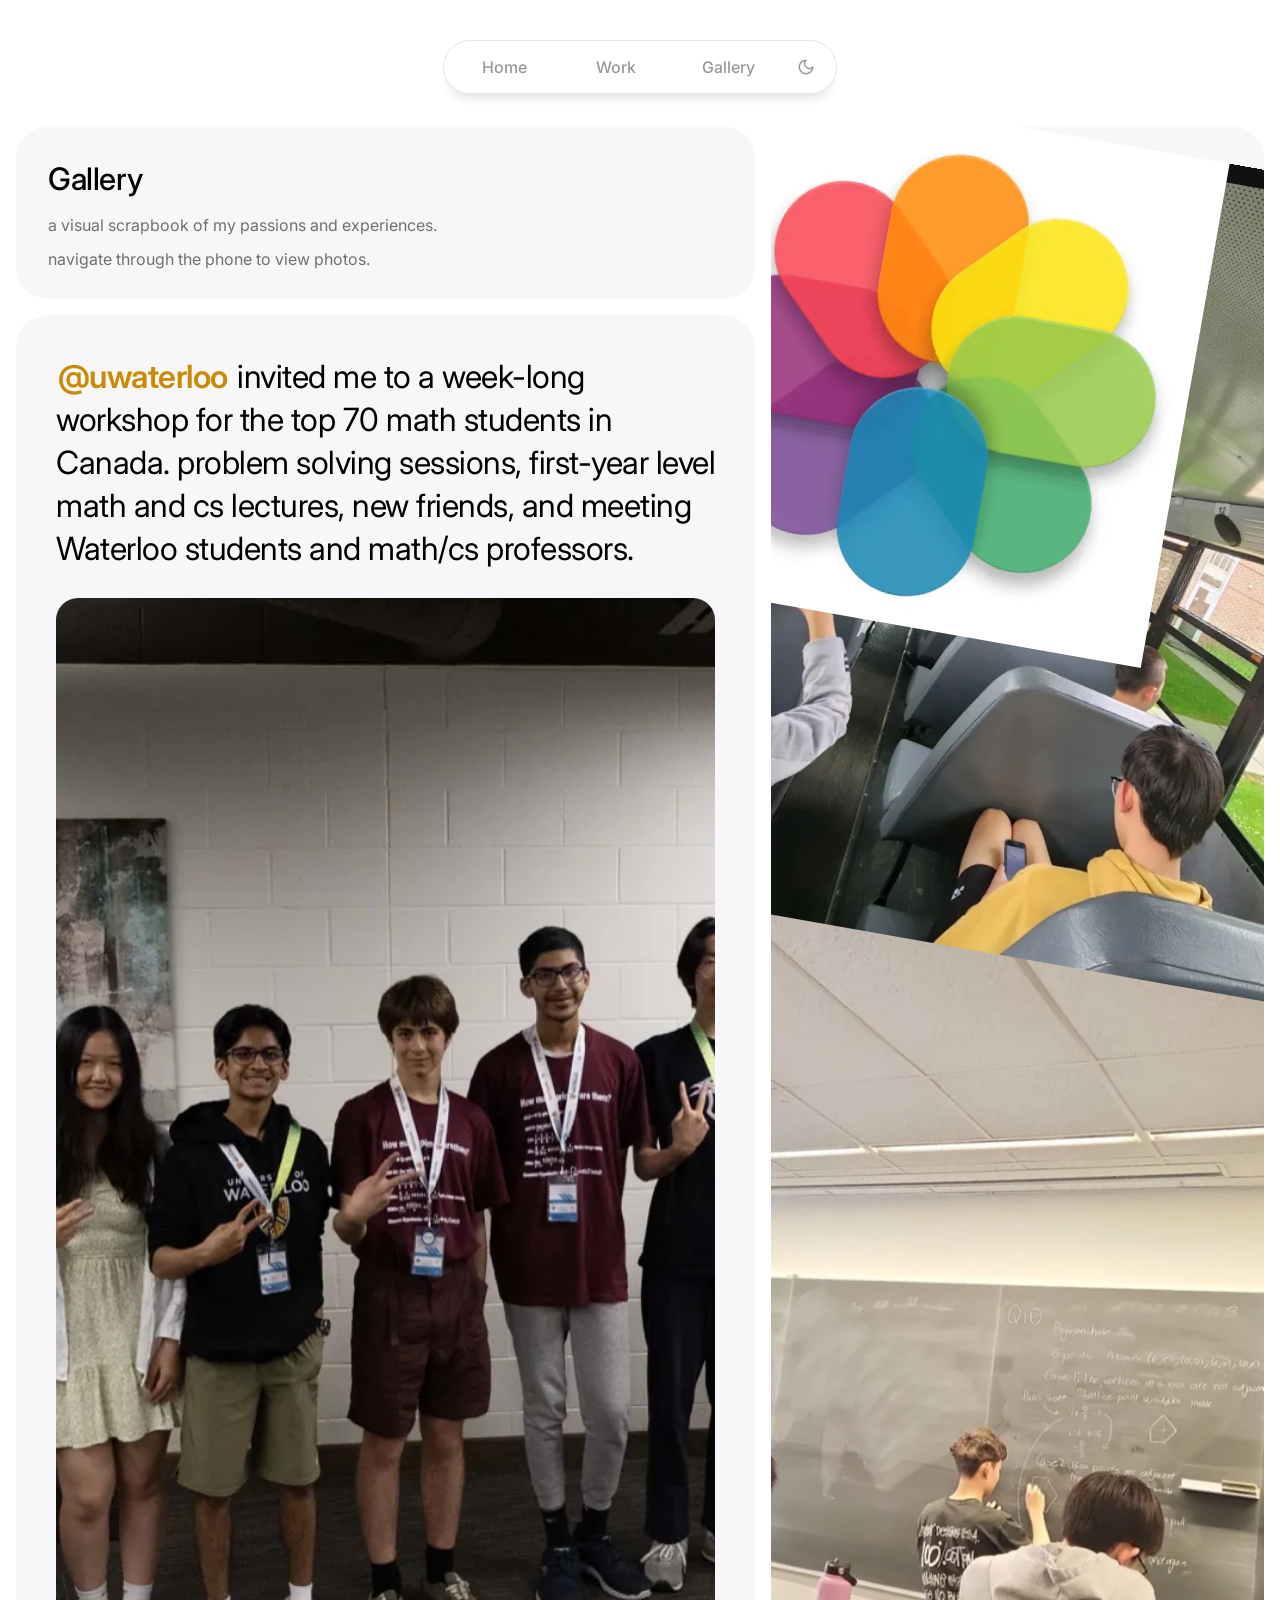
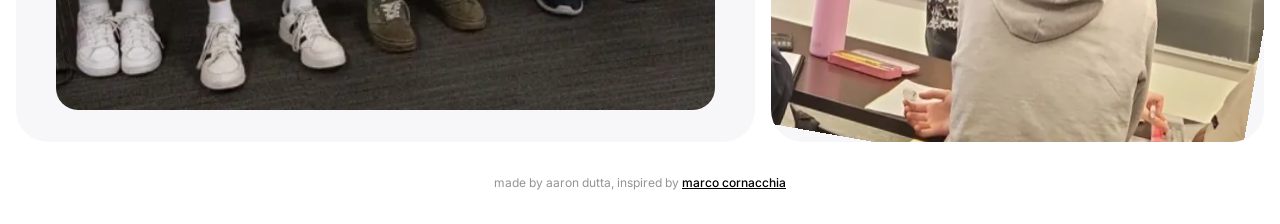
==== commit 02c0f190: "in-app browser experience" ====
--- a/gallery/index.html
+++ b/gallery/index.html
@@ -2,9 +2,10 @@
 <html lang="en">
 <head>
   <meta charset="UTF-8">
-  <meta name="viewport" content="width=device-width, initial-scale=1.0">
+  <meta name="viewport" content="width=device-width, initial-scale=1.0, viewport-fit=cover">
   <script>
     (function () {
+      document.documentElement.classList.add('aaron-preloading');
       try {
         var stored = localStorage.getItem('aaron-theme');
         var theme = stored === 'dark' || stored === 'light'
@@ -14,6 +15,13 @@
       } catch (e) {
         document.documentElement.setAttribute('data-theme', 'light');
       }
+      function syncAaronVh() {
+        var h = window.visualViewport ? window.visualViewport.height : window.innerHeight;
+        document.documentElement.style.setProperty('--aaron-vh', h + 'px');
+      }
+      syncAaronVh();
+      window.addEventListener('resize', syncAaronVh);
+      if (window.visualViewport) window.visualViewport.addEventListener('resize', syncAaronVh);
     })();
   </script>
   <script src="/assets/js/google-analytics.js"></script>
@@ -21,7 +29,7 @@
   <meta name="description" content="Gallery of artwork and creative work by Aaron Dutta.">
   <link rel="canonical" href="https://aarondutta.com/gallery/">
   <link rel="icon" href="/favicon.png" type="image/png">
-  <link rel="stylesheet" href="/assets/css/aaron-base.css">
+  <link rel="stylesheet" href="/assets/css/aaron-base.css?v=20261008-1">
   <link rel="stylesheet" href="/assets/css/aaron-gallery.css?v=2">
   <script src="/assets/js/aaron-base.js" defer></script>
   <script src="/assets/js/aaron-gallery.js?v=2" defer></script>
--- a/assets/css/aaron-base.css
+++ b/assets/css/aaron-base.css
@@ -1,4 +1,4 @@
-@import url('https://fonts.googleapis.com/css2?family=Inter:wght@400;500;600&display=swap');
+@import url('https://fonts.googleapis.com/css2?family=Inter:wght@400;500;600;800&display=swap');
 
 :root {
   --aaron-bg: #fff;
@@ -24,10 +24,17 @@
   --aaron-hl-green-dark: #166534;
   --aaron-hl-navy: #0a1628;
   --aaron-hl-purple: #9333ea;
+  --aaron-hl-crimson: #991b1b;
   --aaron-tile-radius: 32px;
   --aaron-gap: 16px;
   --aaron-unit: 328px;
   --aaron-font: 'Inter', ui-sans-serif, system-ui, -apple-system, sans-serif;
+  --aaron-mini-gallery-fill: #5282d6;
+  --aaron-mini-gallery-shadow: #b0d0f4;
+  --aaron-mini-projects-fill: #674ea7;
+  --aaron-mini-projects-shadow: #d1c8e4;
+  --aaron-link-highlight: #000;
+  --aaron-link-highlight-text: #fff;
 }
 
 html[data-theme="dark"] {
@@ -54,6 +61,9 @@
   --aaron-hl-green-dark: #86efac;
   --aaron-hl-navy: #9db0cc;
   --aaron-hl-purple: #c084fc;
+  --aaron-hl-crimson: #f87171;
+  --aaron-link-highlight: #fff;
+  --aaron-link-highlight-text: #000;
 }
 
 *,
@@ -69,6 +79,19 @@
   color-scheme: light;
 }
 
+/* Lock scroll while preloader covers the page (iOS in-app browsers e.g. X on iPad). */
+html.aaron-preloading {
+  overflow: hidden;
+  height: 100%;
+}
+
+html.aaron-preloading body {
+  overflow: hidden;
+  position: fixed;
+  width: 100%;
+  height: 100%;
+}
+
 body {
   font-family: var(--aaron-font);
   background: var(--aaron-bg);
@@ -84,8 +107,21 @@
 /* —— Preloader —— */
 .aaron-preloader {
   position: fixed;
-  inset: 0;
   z-index: 9999;
+  top: 0;
+  left: 0;
+  width: 100%;
+  /* visualViewport / innerHeight via JS; fallbacks for in-app WebViews where inset:0 is short */
+  height: var(--aaron-vh, 100dvh);
+  min-height: 100vh;
+  min-height: 100dvh;
+  min-height: -webkit-fill-available;
+  right: 0;
+  margin: calc(-1 * env(safe-area-inset-top, 0px)) calc(-1 * env(safe-area-inset-right, 0px))
+    calc(-1 * env(safe-area-inset-bottom, 0px)) calc(-1 * env(safe-area-inset-left, 0px));
+  padding: env(safe-area-inset-top, 0px) env(safe-area-inset-right, 0px)
+    env(safe-area-inset-bottom, 0px) env(safe-area-inset-left, 0px);
+  box-sizing: border-box;
   display: flex;
   align-items: center;
   justify-content: center;
@@ -226,6 +262,40 @@
 }
 
 /* —— Home grid (bento) —— */
+.aaron-look-around {
+  display: flex;
+  justify-content: flex-end;
+  align-items: center;
+  width: 100%;
+  max-width: calc(var(--aaron-unit) * 4 + var(--aaron-gap) * 3);
+  padding: 0 1rem;
+  margin: 1rem 0 8px;
+  z-index: 2;
+}
+
+.aaron-look-around__hint {
+  display: inline-flex;
+  align-items: center;
+  gap: 8px;
+  color: var(--aaron-caption);
+  font-size: 14px;
+  font-weight: 400;
+  letter-spacing: 0.1px;
+  line-height: 1;
+}
+
+.aaron-look-around__hint img {
+  display: block;
+  width: 14px;
+  height: 14px;
+  flex-shrink: 0;
+}
+
+html[data-theme="dark"] .aaron-look-around__hint img {
+  filter: invert(1);
+  opacity: 0.55;
+}
+
 .aaron-grid {
   display: grid;
   grid-template-columns: minmax(0, 1fr) minmax(0, 1fr);
@@ -409,13 +479,31 @@
   font-weight: 600;
 }
 
+.aaron-hero__org-icon {
+  display: inline-block;
+  width: 1em;
+  height: 1em;
+  margin: 0 0.2em 0 0;
+  vertical-align: -0.15em;
+  object-fit: contain;
+  border-radius: 0.2em;
+}
+
 a.aaron-hero__hl {
+  display: inline;
   text-decoration: none;
   cursor: pointer;
-}
-
-a.aaron-hero__hl:hover {
-  text-decoration: underline;
+  background-image: linear-gradient(var(--aaron-link-highlight), var(--aaron-link-highlight));
+  background-size: 0% 100%;
+  background-repeat: no-repeat;
+  background-position: left center;
+  border-radius: 0.14em;
+  box-decoration-break: clone;
+  -webkit-box-decoration-break: clone;
+  padding: 0 0.06em;
+  transition:
+    background-size 0.35s cubic-bezier(0.4, 0, 0.2, 1),
+    color 0.25s ease 0.08s;
 }
 
 .aaron-hero__hl--yellow {
@@ -444,6 +532,16 @@
 
 .aaron-hero__hl--purple {
   color: var(--aaron-hl-purple);
+}
+
+.aaron-hero__hl--crimson {
+  color: var(--aaron-hl-crimson);
+}
+
+a.aaron-hero__hl:hover,
+a.aaron-hero__hl:focus-visible {
+  background-size: 100% 100%;
+  color: var(--aaron-link-highlight-text);
 }
 
 /* —— Awards —— */
@@ -494,6 +592,111 @@
   align-items: center;
   justify-content: center;
   overflow: hidden;
+}
+
+.aaron-mini__stage--phone {
+  align-items: center;
+  justify-content: center;
+}
+
+.aaron-mini__stage--ipad {
+  display: block;
+}
+
+.aaron-mini__ipad-scene {
+  position: absolute;
+  left: 50%;
+  bottom: 0;
+  z-index: 2;
+  width: 92%;
+  max-width: 560px;
+  transform: translate3d(-50%, 38%, 0);
+  transform-origin: center bottom;
+  transition: transform 0.55s cubic-bezier(0.22, 1, 0.36, 1);
+}
+
+.aaron-mini__device {
+  position: relative;
+  z-index: 2;
+  flex: 1 1 auto;
+  min-width: 0;
+  display: flex;
+  align-items: center;
+  justify-content: center;
+}
+
+.aaron-mini__label-wrap {
+  position: absolute;
+  z-index: 1;
+  pointer-events: none;
+  user-select: none;
+}
+
+.aaron-mini__label-wrap--gallery {
+  left: clamp(-96px, -26cqi, -54px);
+  top: 50%;
+  transform: translateY(-50%);
+}
+
+.aaron-mini__label-wrap--projects {
+  top: clamp(28px, 8cqi, 42px);
+  left: 50%;
+  transform: translateX(-50%);
+  width: 92%;
+  max-width: 560px;
+  text-align: center;
+  z-index: 1;
+}
+
+.aaron-mini__label {
+  position: relative;
+  display: inline-block;
+  font-family: var(--aaron-font);
+  font-weight: 800;
+  text-transform: uppercase;
+  letter-spacing: -0.02em;
+  line-height: 0.92;
+  white-space: nowrap;
+}
+
+.aaron-mini__label-layer {
+  display: block;
+}
+
+.aaron-mini__label-layer--shadow {
+  position: absolute;
+  left: 0;
+  top: 0;
+  z-index: 0;
+  color: var(--aaron-mini-label-shadow, currentColor);
+}
+
+.aaron-mini__label-layer--fill {
+  position: relative;
+  z-index: 1;
+  color: var(--aaron-mini-label-fill, currentColor);
+}
+
+.aaron-mini__label--gallery {
+  --aaron-mini-label-fill: var(--aaron-mini-gallery-fill);
+  --aaron-mini-label-shadow: var(--aaron-mini-gallery-shadow);
+  font-size: clamp(68px, 20.5cqi, 100px);
+  transform: rotate(-90deg);
+  transform-origin: center center;
+}
+
+.aaron-mini__label--gallery .aaron-mini__label-layer--shadow {
+  transform: translate(calc(-1 * clamp(2.5px, 0.625cqi, 3.5px)), calc(-1 * clamp(3px, 0.75cqi, 4px)));
+}
+
+.aaron-mini__label--projects {
+  --aaron-mini-label-fill: var(--aaron-mini-projects-fill);
+  --aaron-mini-label-shadow: var(--aaron-mini-projects-shadow);
+  font-size: clamp(58px, 17cqi, 84px);
+}
+
+.aaron-mini__label--projects .aaron-mini__label-layer--shadow {
+  transform: translate(clamp(2.5px, 0.625cqi, 3.5px), clamp(3px, 0.75cqi, 4px));
 }
 
 .aaron-mini__link {
@@ -557,12 +760,13 @@
 }
 
 .aaron-mini-ipad {
+  position: relative;
   display: block;
-  width: 92%;
-  max-width: 560px;
+  width: 100%;
   height: auto;
   flex-shrink: 0;
-  transform: translate3d(0, 38%, 0) scale(1);
+  margin-top: 0;
+  transform: scale(1);
   transform-origin: center center;
   filter: drop-shadow(0 18px 28px rgba(0, 0, 0, 0.16));
   transition: transform 0.55s cubic-bezier(0.22, 1, 0.36, 1), filter 0.45s ease;
@@ -570,15 +774,21 @@
   user-select: none;
 }
 
+.aaron-mini--ipad:hover .aaron-mini__ipad-scene,
+.aaron-mini--ipad:focus-visible .aaron-mini__ipad-scene {
+  transform: translate3d(-50%, 16%, 0);
+}
+
 .aaron-mini--ipad:hover .aaron-mini-ipad,
 .aaron-mini--ipad:focus-visible .aaron-mini-ipad {
-  transform: translate3d(0, 16%, 0) scale(1.12);
+  transform: scale(1.12);
   filter: drop-shadow(0 22px 34px rgba(0, 0, 0, 0.22));
 }
 
 @media (prefers-reduced-motion: reduce) {
   .aaron-mini-ipad,
-  .aaron-mini-phone {
+  .aaron-mini-phone,
+  .aaron-mini__ipad-scene {
     transition: none;
   }
 }
@@ -596,7 +806,7 @@
   flex-shrink: 0;
   border-radius: calc(50 * var(--px));
   background: #111;
-  transform: translate3d(-2%, 28%, 0) rotate(10deg);
+  transform: translate3d(8%, 28%, 0) rotate(10deg);
   transform-origin: center center;
   filter: drop-shadow(0 18px 28px rgba(0, 0, 0, 0.22));
   transition: transform 0.4s cubic-bezier(0.175, 0.885, 0.32, 1.275), filter 0.35s ease;
@@ -784,12 +994,6 @@
   padding: 28px 32px;
 }
 
-/* Match Work intro tile to the iPad card width */
-.aaron-work-intro {
-  max-width: 1000px;
-  margin-inline: auto;
-}
-
 .aaron-work-intro__title,
 .aaron-gallery-intro__title {
   font-size: 31px;
@@ -839,6 +1043,10 @@
     padding: 20px;
   }
 
+  .aaron-look-around {
+    max-width: 100%;
+  }
+
   .aaron-grid {
     grid-template-columns: 1fr;
     max-width: 100%;
@@ -849,10 +1057,23 @@
     grid-template-rows: none;
   }
 
-  .aaron-mini--phone,
-  .aaron-mini--ipad {
+  .aaron-mini--phone {
     min-height: 420px;
     height: 480px;
+  }
+
+  .aaron-mini--ipad {
+    min-height: 0;
+    height: clamp(300px, 72vw, 360px);
+  }
+
+  .aaron-mini--ipad .aaron-mini__ipad-scene {
+    width: 90%;
+    transform: translate3d(-50%, 22%, 0);
+  }
+
+  .aaron-mini--ipad .aaron-mini__label-wrap--projects {
+    top: clamp(20px, 5.5cqi, 34px);
   }
 
   .aaron-mini-phone {
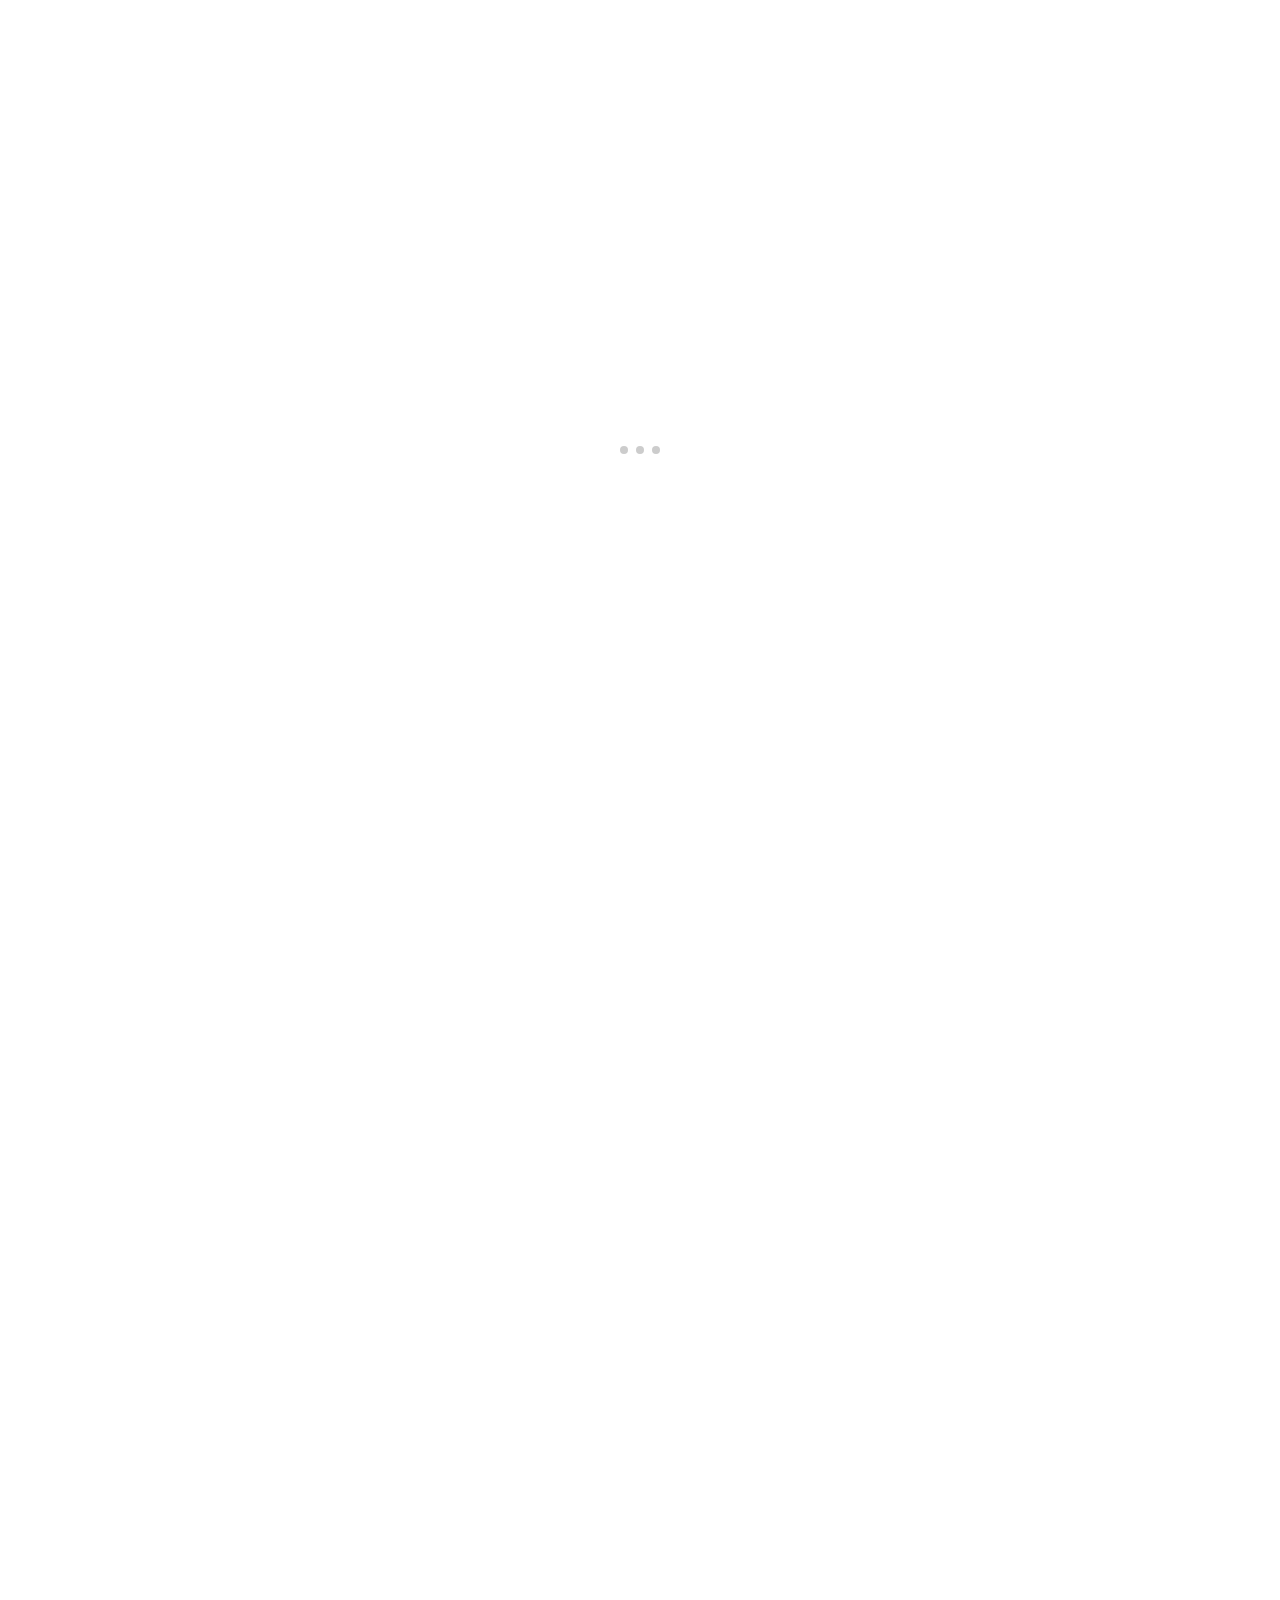
==== commit bb84030b: "MADE A LOT OF CHANGES ipad folders -> preview video grid mac os dock icons notion notes added rotati" ====
--- a/gallery/index.html
+++ b/gallery/index.html
@@ -29,7 +29,7 @@
   <meta name="description" content="Gallery of artwork and creative work by Aaron Dutta.">
   <link rel="canonical" href="https://aarondutta.com/gallery/">
   <link rel="icon" href="/favicon.png" type="image/png">
-  <link rel="stylesheet" href="/assets/css/aaron-base.css?v=20261008-1">
+  <link rel="stylesheet" href="/assets/css/aaron-base.css?v=20261023-4">
   <link rel="stylesheet" href="/assets/css/aaron-gallery.css?v=2">
   <script src="/assets/js/aaron-base.js" defer></script>
   <script src="/assets/js/aaron-gallery.js?v=2" defer></script>
--- a/assets/css/aaron-base.css
+++ b/assets/css/aaron-base.css
@@ -175,12 +175,16 @@
   width: 100%;
   padding: 0 1rem;
   margin-bottom: 4.5rem;
+  /* The bar is full-width, but only the pill should take the pointer.
+     Empty space beside it has to fall through to the iPad underneath. */
+  pointer-events: none;
 }
 
 .aaron-nav {
   display: flex;
   align-items: center;
   padding: 4px;
+  pointer-events: auto;
   background: var(--aaron-nav-bg);
   border: 1px solid var(--aaron-nav-border);
   border-radius: 56px;
@@ -337,6 +341,7 @@
 
 .aaron-tile--xl {
   padding: 28px 32px;
+  overflow: visible;
 }
 
 .aaron-tile--dock {
@@ -415,6 +420,7 @@
   flex-direction: column;
   gap: 1.25rem;
   margin-top: 0.35rem;
+  overflow: visible;
 }
 
 .aaron-hero__description {
@@ -475,6 +481,52 @@
   pointer-events: auto;
 }
 
+.aaron-hero__statement-tail {
+  white-space: nowrap;
+}
+
+.aaron-hero__cycle {
+  position: relative;
+  display: inline-flex;
+  align-items: center;
+  justify-content: center;
+  width: calc(0.92em * 20 / 23.4);
+  height: 0.92em;
+  margin: 0 0 0 0.34em;
+  padding: 0;
+  border: 0;
+  border-radius: 0.2em;
+  background: none;
+  font: inherit;
+  color: inherit;
+  vertical-align: -0.16em;
+  line-height: 0;
+  cursor: pointer;
+  flex-shrink: 0;
+}
+
+.aaron-hero__cycle::after {
+  content: '';
+  position: absolute;
+  inset: -0.38em;
+}
+
+.aaron-hero__cycle svg {
+  display: block;
+  width: 100%;
+  height: 100%;
+}
+
+.aaron-hero__cycle:hover,
+.aaron-hero__cycle:focus-visible {
+  color: var(--aaron-ink);
+}
+
+.aaron-hero__cycle:focus-visible {
+  outline: 2px solid var(--aaron-ink);
+  outline-offset: 3px;
+}
+
 .aaron-hero__hl {
   font-weight: 600;
 }
@@ -483,27 +535,35 @@
   display: inline-block;
   width: 1em;
   height: 1em;
-  margin: 0 0.2em 0 0;
+  margin: 0 0.15em 0 0;
+  flex-shrink: 0;
   vertical-align: -0.15em;
   object-fit: contain;
   border-radius: 0.2em;
 }
 
 a.aaron-hero__hl {
-  display: inline;
+  display: inline-flex;
+  align-items: center;
+  gap: 0.15em;
   text-decoration: none;
   cursor: pointer;
-  background-image: linear-gradient(var(--aaron-link-highlight), var(--aaron-link-highlight));
-  background-size: 0% 100%;
+  background-image: linear-gradient(currentColor, currentColor);
   background-repeat: no-repeat;
-  background-position: left center;
-  border-radius: 0.14em;
-  box-decoration-break: clone;
-  -webkit-box-decoration-break: clone;
-  padding: 0 0.06em;
-  transition:
-    background-size 0.35s cubic-bezier(0.4, 0, 0.2, 1),
-    color 0.25s ease 0.08s;
+  background-position: left bottom;
+  background-size: 0% 2px;
+  padding-bottom: 0.12em;
+  transition: background-size 0.55s cubic-bezier(0.4, 0, 0.2, 1);
+}
+
+@media (hover: hover) and (pointer: fine) {
+  a.aaron-hero__hl:hover {
+    background-size: 100% 2px;
+  }
+}
+
+a.aaron-hero__hl:focus-visible {
+  background-size: 100% 2px;
 }
 
 .aaron-hero__hl--yellow {
@@ -536,12 +596,6 @@
 
 .aaron-hero__hl--crimson {
   color: var(--aaron-hl-crimson);
-}
-
-a.aaron-hero__hl:hover,
-a.aaron-hero__hl:focus-visible {
-  background-size: 100% 100%;
-  color: var(--aaron-link-highlight-text);
 }
 
 /* —— Awards —— */
@@ -697,6 +751,16 @@
 
 .aaron-mini__label--projects .aaron-mini__label-layer--shadow {
   transform: translate(clamp(2.5px, 0.625cqi, 3.5px), clamp(3px, 0.75cqi, 4px));
+}
+
+.aaron-mini__open {
+  position: absolute;
+  inset: 0;
+  z-index: 1;
+  display: block;
+  color: inherit;
+  text-decoration: none;
+  border-radius: inherit;
 }
 
 .aaron-mini__link {
@@ -718,6 +782,16 @@
   pointer-events: none;
 }
 
+.aaron-mini__link--game {
+  appearance: none;
+  -webkit-appearance: none;
+  pointer-events: auto;
+  padding: 0;
+  font: inherit;
+  color: inherit;
+  cursor: pointer;
+}
+
 .aaron-mini__link--br {
   left: auto;
   right: 16px;
@@ -731,7 +805,9 @@
 }
 
 .aaron-mini--ipad:hover .aaron-mini__link--br,
-.aaron-mini--phone:hover .aaron-mini__link--br {
+.aaron-mini--phone:hover .aaron-mini__link--br,
+.aaron-mini__link--game:hover,
+.aaron-mini__link--game:focus-visible {
   background: rgba(255, 255, 255, 0.7);
   border-color: #fff;
   box-shadow: 0 4px 6px rgba(0, 0, 0, 0.07);
@@ -743,7 +819,9 @@
 }
 
 html[data-theme="dark"] .aaron-mini--ipad:hover .aaron-mini__link--br,
-html[data-theme="dark"] .aaron-mini--phone:hover .aaron-mini__link--br {
+html[data-theme="dark"] .aaron-mini--phone:hover .aaron-mini__link--br,
+html[data-theme="dark"] .aaron-mini__link--game:hover,
+html[data-theme="dark"] .aaron-mini__link--game:focus-visible {
   background: rgba(48, 48, 54, 0.75);
   border-color: rgba(255, 255, 255, 0.28);
   box-shadow: 0 4px 10px rgba(0, 0, 0, 0.35);
@@ -815,7 +893,7 @@
 }
 
 .aaron-mini--phone:hover .aaron-mini-phone,
-.aaron-mini--phone:focus-visible .aaron-mini-phone {
+.aaron-mini--phone:focus-within .aaron-mini-phone {
   transform: translate3d(0, 12%, 0) rotate(0deg);
   filter: drop-shadow(0 22px 34px rgba(0, 0, 0, 0.28));
 }
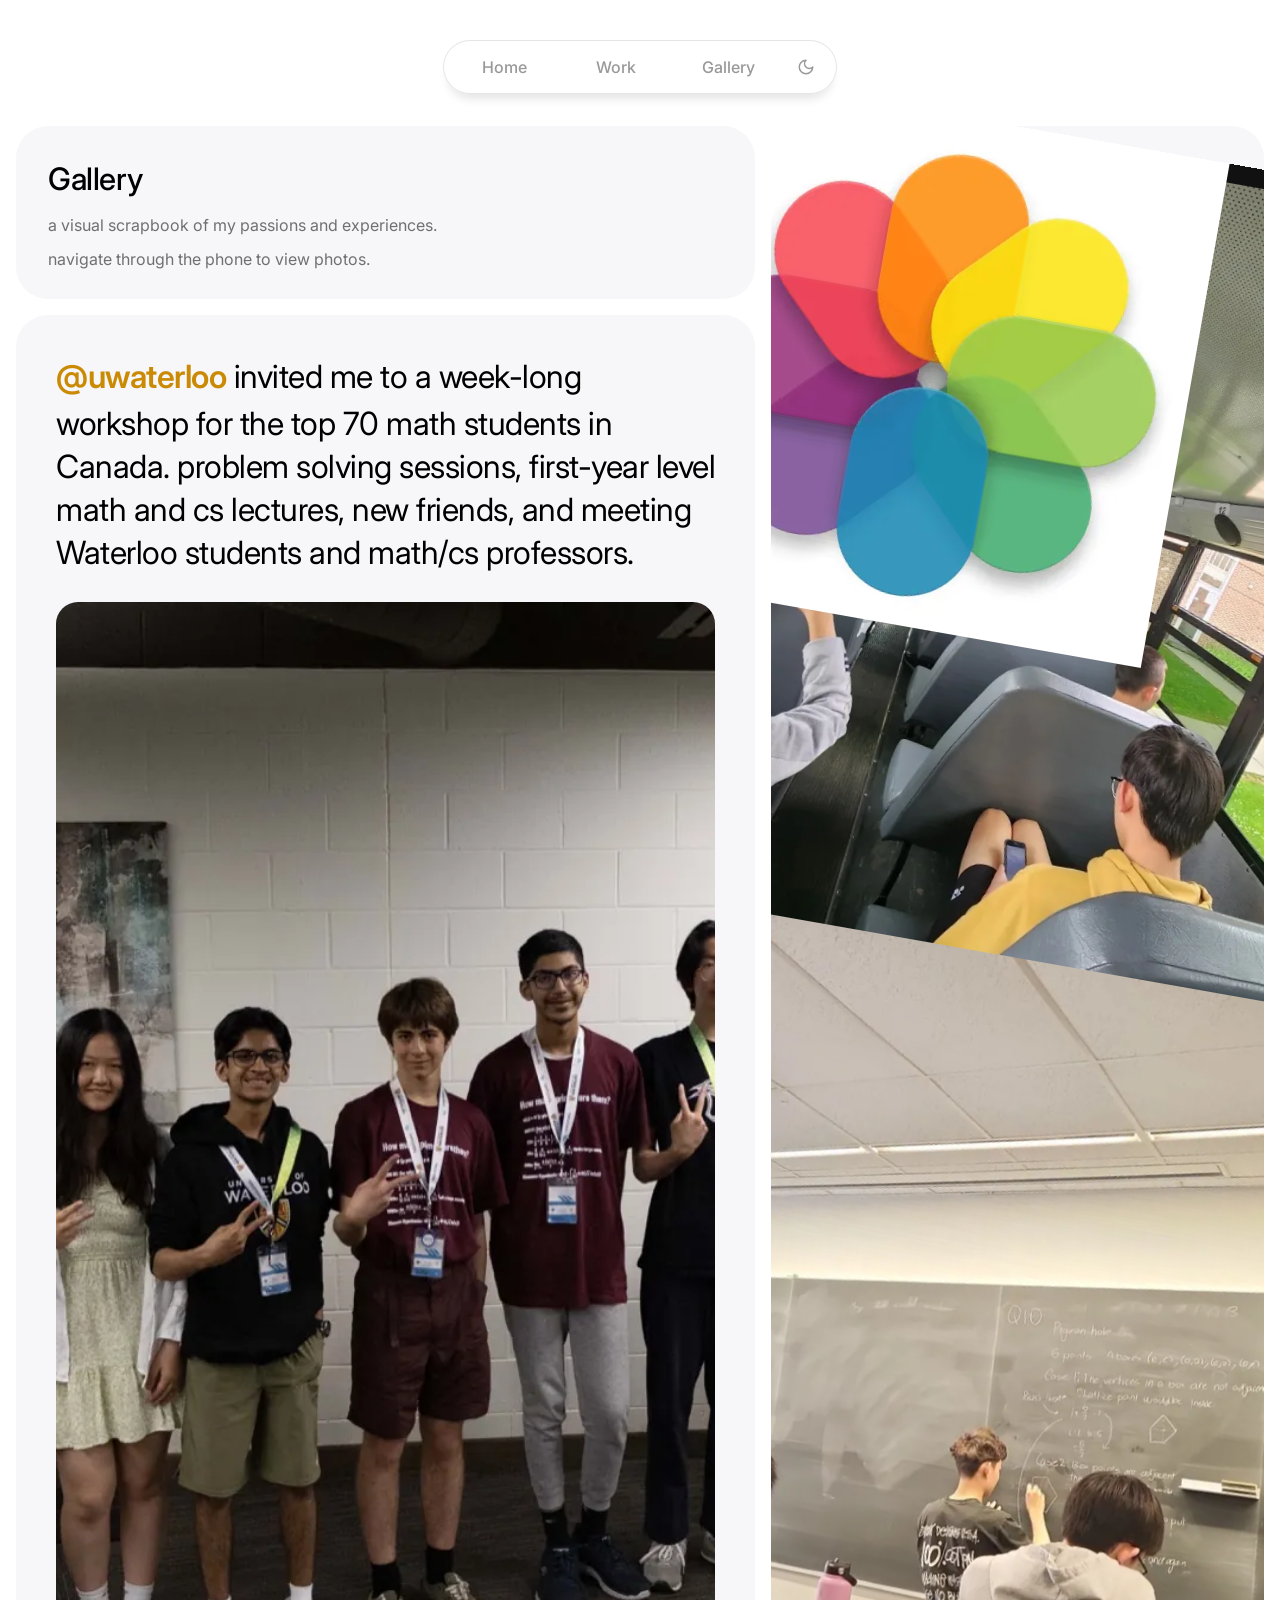
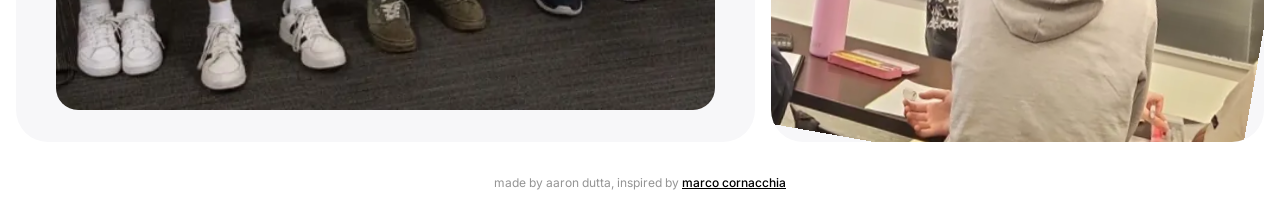
==== commit bb0caef5: "links and descriptions" ====
--- a/gallery/index.html
+++ b/gallery/index.html
@@ -29,7 +29,7 @@
   <meta name="description" content="Gallery of artwork and creative work by Aaron Dutta.">
   <link rel="canonical" href="https://aarondutta.com/gallery/">
   <link rel="icon" href="/favicon.png" type="image/png">
-  <link rel="stylesheet" href="/assets/css/aaron-base.css?v=20261023-4">
+  <link rel="stylesheet" href="/assets/css/aaron-base.css?v=20261027-4">
   <link rel="stylesheet" href="/assets/css/aaron-gallery.css?v=2">
   <script src="/assets/js/aaron-base.js" defer></script>
   <script src="/assets/js/aaron-gallery.js?v=2" defer></script>
--- a/assets/css/aaron-base.css
+++ b/assets/css/aaron-base.css
@@ -15,8 +15,6 @@
   --aaron-preloader-bg: #fff;
   --aaron-preloader-dot: #ccc;
   --aaron-hr: rgba(0, 0, 0, 0.06);
-  --aaron-contact-bg: #fff;
-  --aaron-contact-hover-shadow: 0 4px 12px rgba(0, 0, 0, 0.06);
   --aaron-hl-yellow: #ca8a04;
   --aaron-hl-red: #dc2626;
   --aaron-hl-blue: #2563eb;
@@ -33,8 +31,6 @@
   --aaron-mini-gallery-shadow: #b0d0f4;
   --aaron-mini-projects-fill: #674ea7;
   --aaron-mini-projects-shadow: #d1c8e4;
-  --aaron-link-highlight: #000;
-  --aaron-link-highlight-text: #fff;
 }
 
 html[data-theme="dark"] {
@@ -52,8 +48,6 @@
   --aaron-preloader-bg: #0c0c0e;
   --aaron-preloader-dot: #4a4a50;
   --aaron-hr: rgba(255, 255, 255, 0.08);
-  --aaron-contact-bg: #222226;
-  --aaron-contact-hover-shadow: 0 4px 12px rgba(0, 0, 0, 0.4);
   --aaron-hl-yellow: #eab308;
   --aaron-hl-red: #f87171;
   --aaron-hl-blue: #60a5fa;
@@ -62,8 +56,6 @@
   --aaron-hl-navy: #9db0cc;
   --aaron-hl-purple: #c084fc;
   --aaron-hl-crimson: #f87171;
-  --aaron-link-highlight: #fff;
-  --aaron-link-highlight-text: #000;
 }
 
 *,
@@ -542,6 +534,12 @@
   border-radius: 0.2em;
 }
 
+html[data-theme="dark"] .aaron-hero__org-icon[src*="uwarg"],
+html[data-theme="dark"] .aaron-hero__org-icon[src*="magic-hour"],
+html[data-theme="dark"] .aaron-hero__org-icon[src*="uw-cube"] {
+  filter: invert(1);
+}
+
 a.aaron-hero__hl {
   display: inline-flex;
   align-items: center;
@@ -610,16 +608,6 @@
   font-size: 15px;
   font-weight: 500;
   color: var(--aaron-ink);
-}
-
-.aaron-caption {
-  display: flex;
-  align-items: center;
-  gap: 8px;
-  font-size: 14px;
-  color: var(--aaron-caption);
-  margin-bottom: 0;
-  padding-left: 0.5rem;
 }
 
 .aaron-awards .aaron-hero__description {
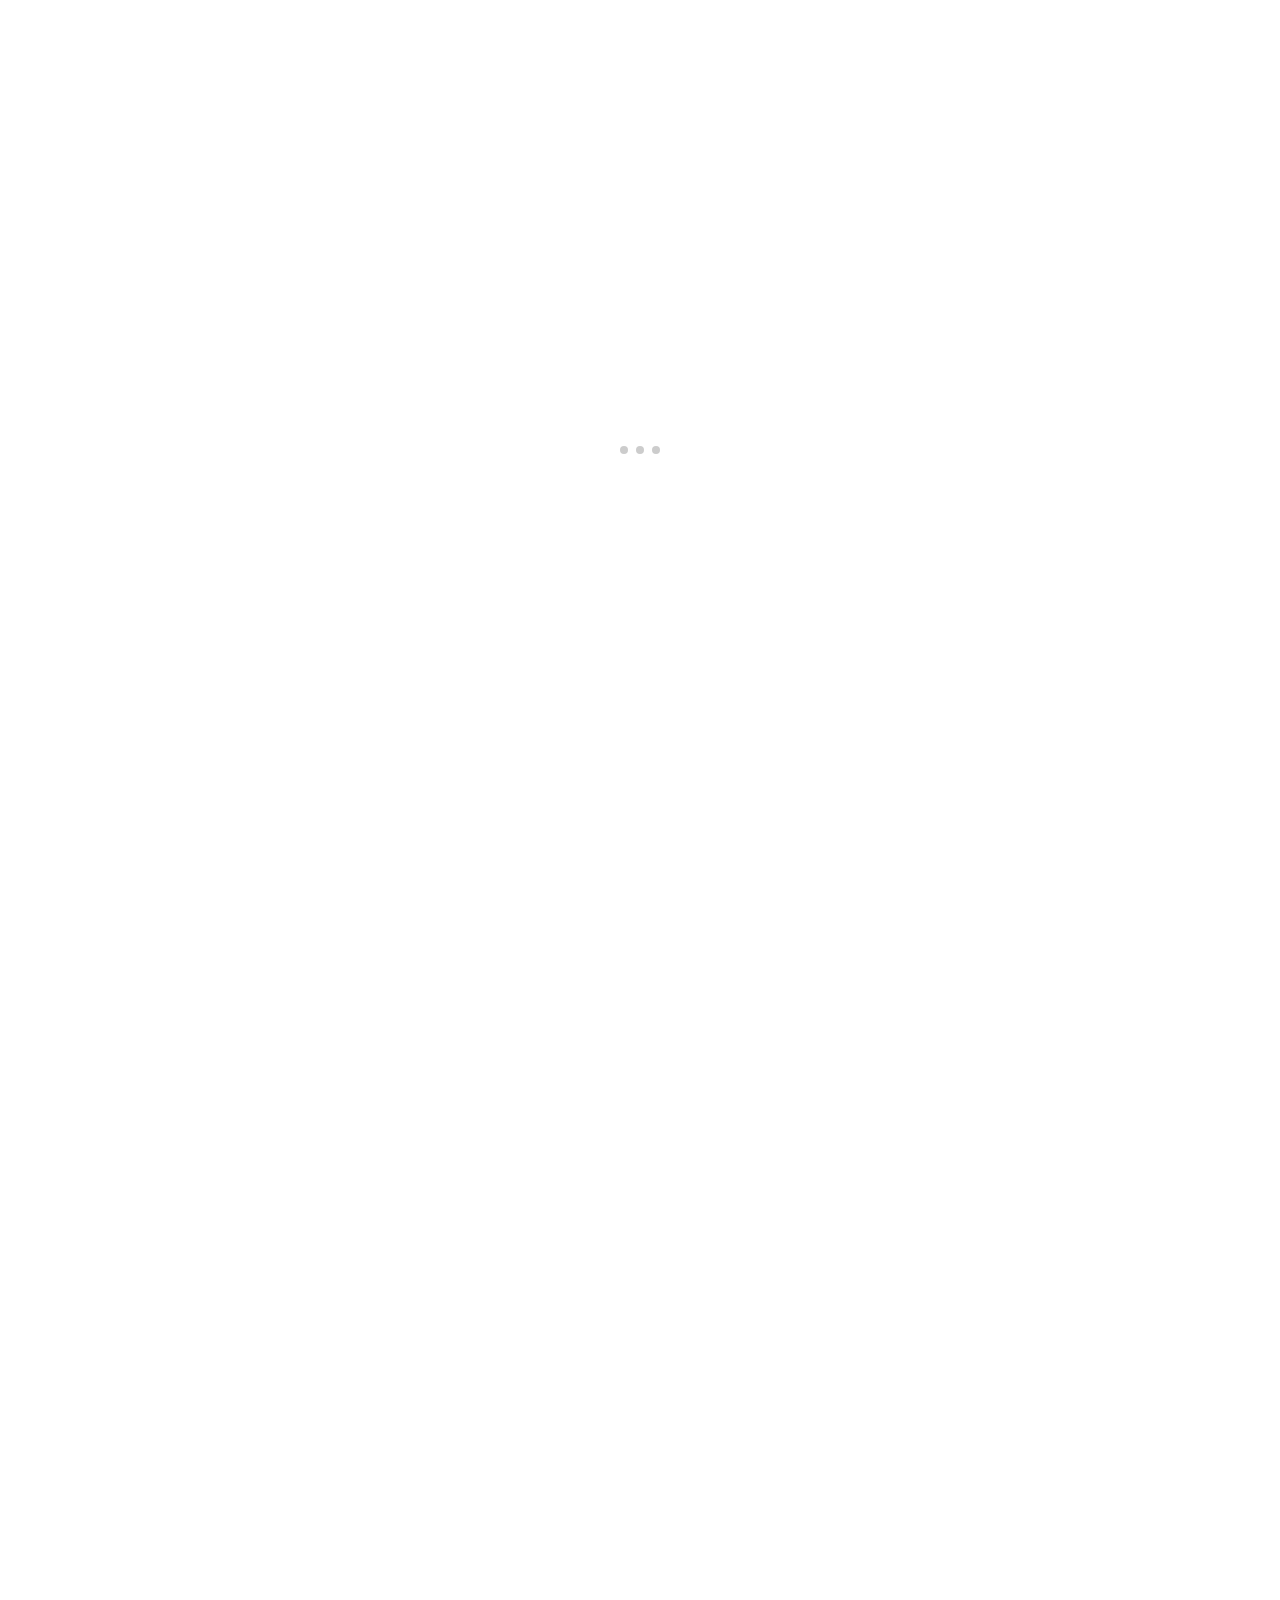
==== commit 6d33d923: "icon" ====
--- a/gallery/index.html
+++ b/gallery/index.html
@@ -29,7 +29,7 @@
   <meta name="description" content="Gallery of artwork and creative work by Aaron Dutta.">
   <link rel="canonical" href="https://aarondutta.com/gallery/">
   <link rel="icon" href="/favicon.png" type="image/png">
-  <link rel="stylesheet" href="/assets/css/aaron-base.css?v=20261027-4">
+  <link rel="stylesheet" href="/assets/css/aaron-base.css?v=20261104-2">
   <link rel="stylesheet" href="/assets/css/aaron-gallery.css?v=2">
   <script src="/assets/js/aaron-base.js" defer></script>
   <script src="/assets/js/aaron-gallery.js?v=2" defer></script>
--- a/assets/css/aaron-base.css
+++ b/assets/css/aaron-base.css
@@ -535,9 +535,13 @@
 }
 
 html[data-theme="dark"] .aaron-hero__org-icon[src*="uwarg"],
-html[data-theme="dark"] .aaron-hero__org-icon[src*="magic-hour"],
 html[data-theme="dark"] .aaron-hero__org-icon[src*="uw-cube"] {
   filter: invert(1);
+}
+
+/* Navy inverts to yellow. Drop the hue, then lift the badge to white. */
+html[data-theme="dark"] .aaron-hero__org-icon[src*="magic-hour"] {
+  filter: invert(1) grayscale(1) brightness(1.2);
 }
 
 a.aaron-hero__hl {
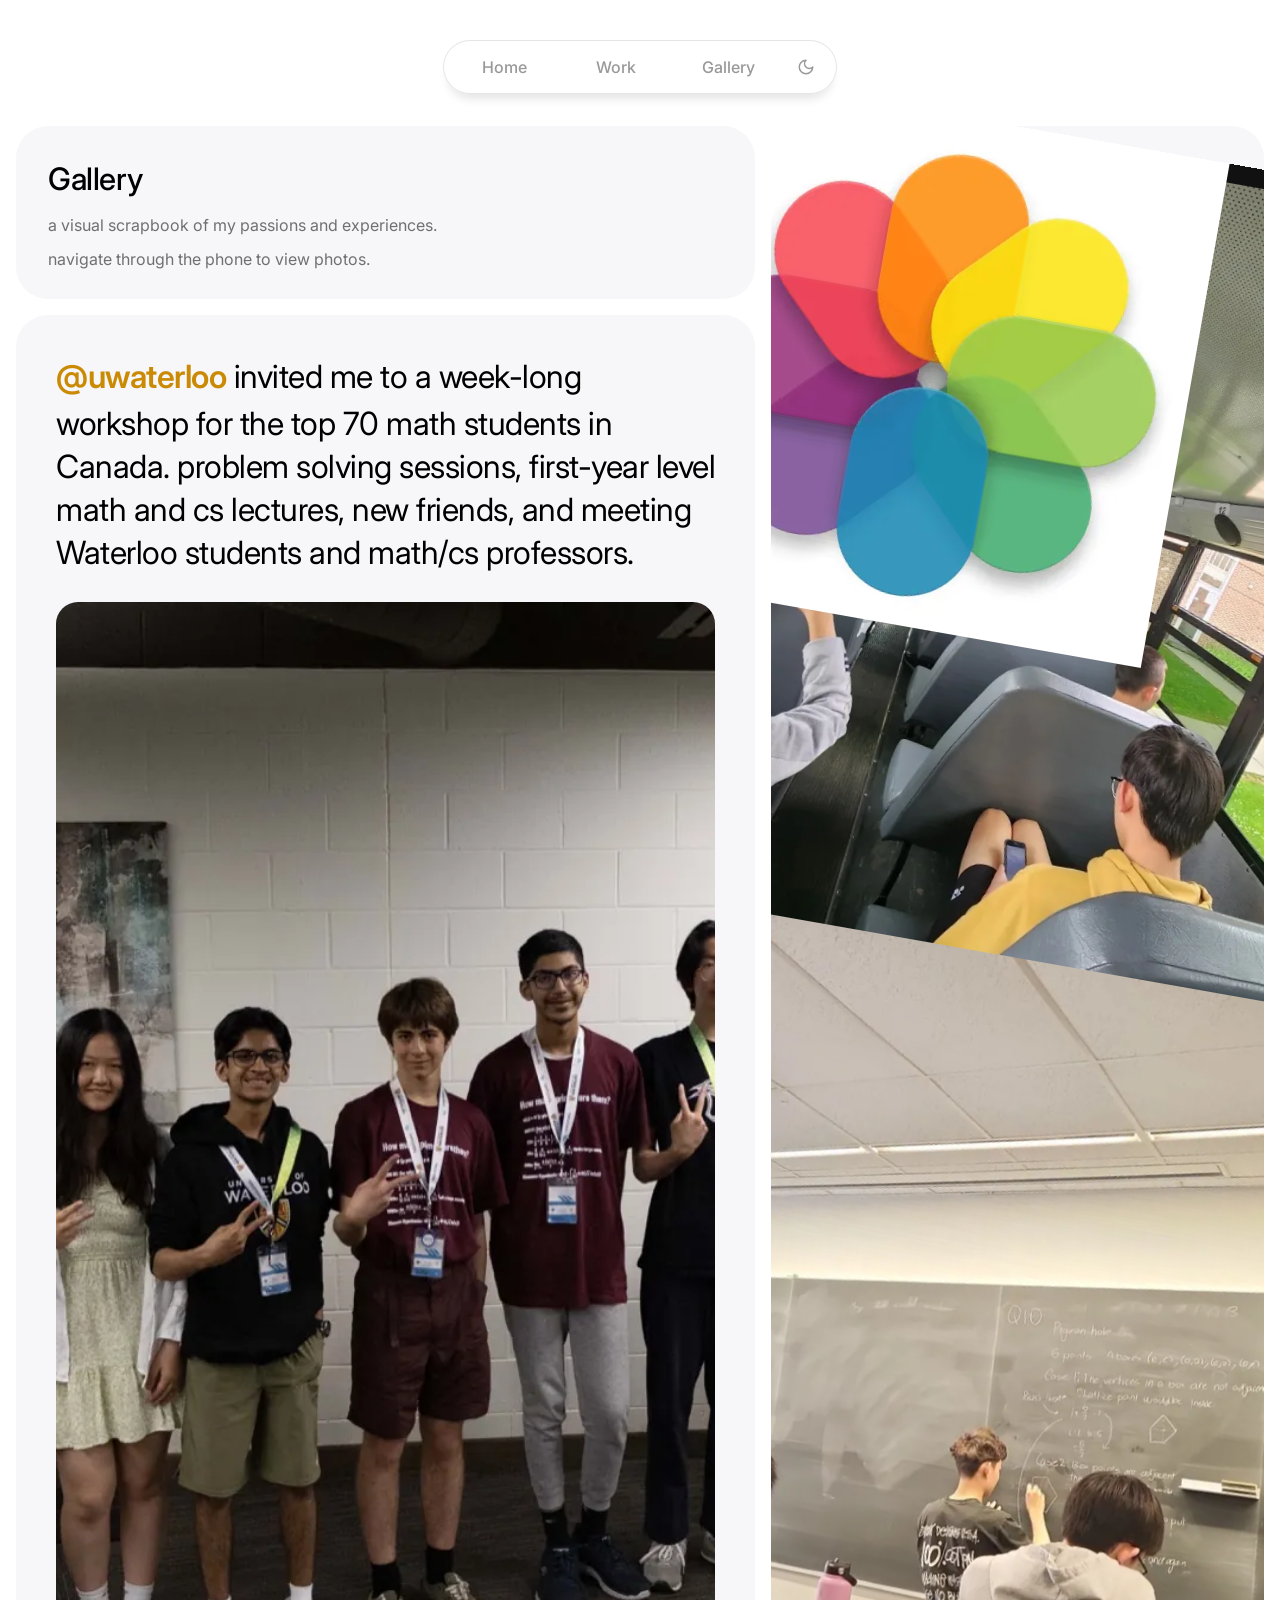
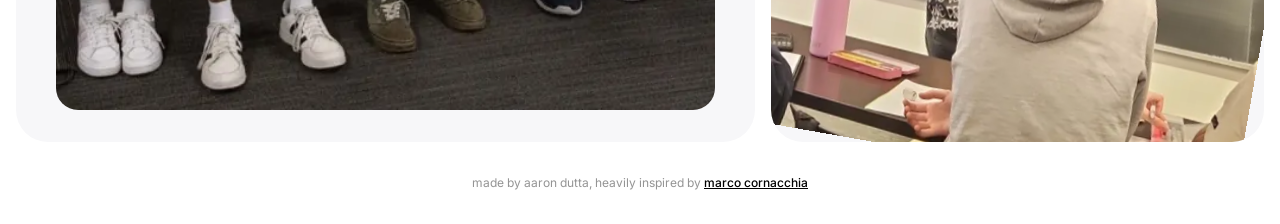
==== commit f9b768d4: "changed dock icons, gallery preview, some fonts, and resume update" ====
--- a/gallery/index.html
+++ b/gallery/index.html
@@ -541,7 +541,7 @@
     </main>
 
     <p class="aaron-footer">
-      made by aaron dutta, inspired by <a href="https://www.marco.fyi" target="_blank" rel="noopener noreferrer">marco cornacchia</a>
+      made by aaron dutta, heavily inspired by <a href="https://www.marco.fyi" target="_blank" rel="noopener noreferrer">marco cornacchia</a>
     </p>
   </div>
 </body>
--- a/assets/css/aaron-base.css
+++ b/assets/css/aaron-base.css
@@ -1,4 +1,4 @@
-@import url('https://fonts.googleapis.com/css2?family=Inter:wght@400;500;600;800&display=swap');
+@import url('https://fonts.googleapis.com/css2?family=Inter:wght@400;500;600;700;800&display=swap');
 
 :root {
   --aaron-bg: #fff;
@@ -23,6 +23,9 @@
   --aaron-hl-navy: #0a1628;
   --aaron-hl-purple: #9333ea;
   --aaron-hl-crimson: #991b1b;
+  --aaron-hl-dusty-purple: #7c3aed;
+  --aaron-hl-slate-blue: #2563eb;
+  --aaron-hl-muted-teal: #0f766e;
   --aaron-tile-radius: 32px;
   --aaron-gap: 16px;
   --aaron-unit: 328px;
@@ -56,6 +59,9 @@
   --aaron-hl-navy: #9db0cc;
   --aaron-hl-purple: #c084fc;
   --aaron-hl-crimson: #f87171;
+  --aaron-hl-dusty-purple: #c4b5fd;
+  --aaron-hl-slate-blue: #93c5fd;
+  --aaron-hl-muted-teal: #5eead4;
 }
 
 *,
@@ -434,10 +440,20 @@
 }
 
 .aaron-hero__description li.aaron-hero__description-lead {
-  font-weight: 500;
-  color: var(--aaron-ink);
+  font-family: var(--aaron-font);
+  font-size: 12px;
+  font-weight: 600;
+  font-style: normal;
+  line-height: 1;
+  letter-spacing: normal;
+  text-transform: uppercase;
+  color: #747474;
   padding-left: 0;
-  margin-bottom: 0.1rem;
+  margin-bottom: calc(16px - 0.4rem);
+}
+
+html[data-theme="dark"] .aaron-hero__description li.aaron-hero__description-lead {
+  color: #a3a3a8;
 }
 
 .aaron-hero__description li.aaron-hero__description-lead::before {
@@ -523,6 +539,26 @@
   font-weight: 600;
 }
 
+.aaron-hero__bio .aaron-hero__hl {
+  color: var(--aaron-ink);
+  font-weight: 500;
+}
+
+.aaron-hero__bio .aaron-hero__hl--dusty-purple {
+  color: var(--aaron-hl-dusty-purple);
+  font-weight: 700;
+}
+
+.aaron-hero__bio .aaron-hero__hl--slate-blue {
+  color: var(--aaron-hl-slate-blue);
+  font-weight: 700;
+}
+
+.aaron-hero__bio .aaron-hero__hl--muted-teal {
+  color: var(--aaron-hl-muted-teal);
+  font-weight: 700;
+}
+
 .aaron-hero__org-icon {
   display: inline-block;
   width: 1em;
@@ -1025,6 +1061,10 @@
   background: #fff;
 }
 
+.aaron-mini-photos__indicator--drawings {
+  left: 33%;
+}
+
 .aaron-mini-photos__dock-btn {
   position: relative;
   z-index: 1;
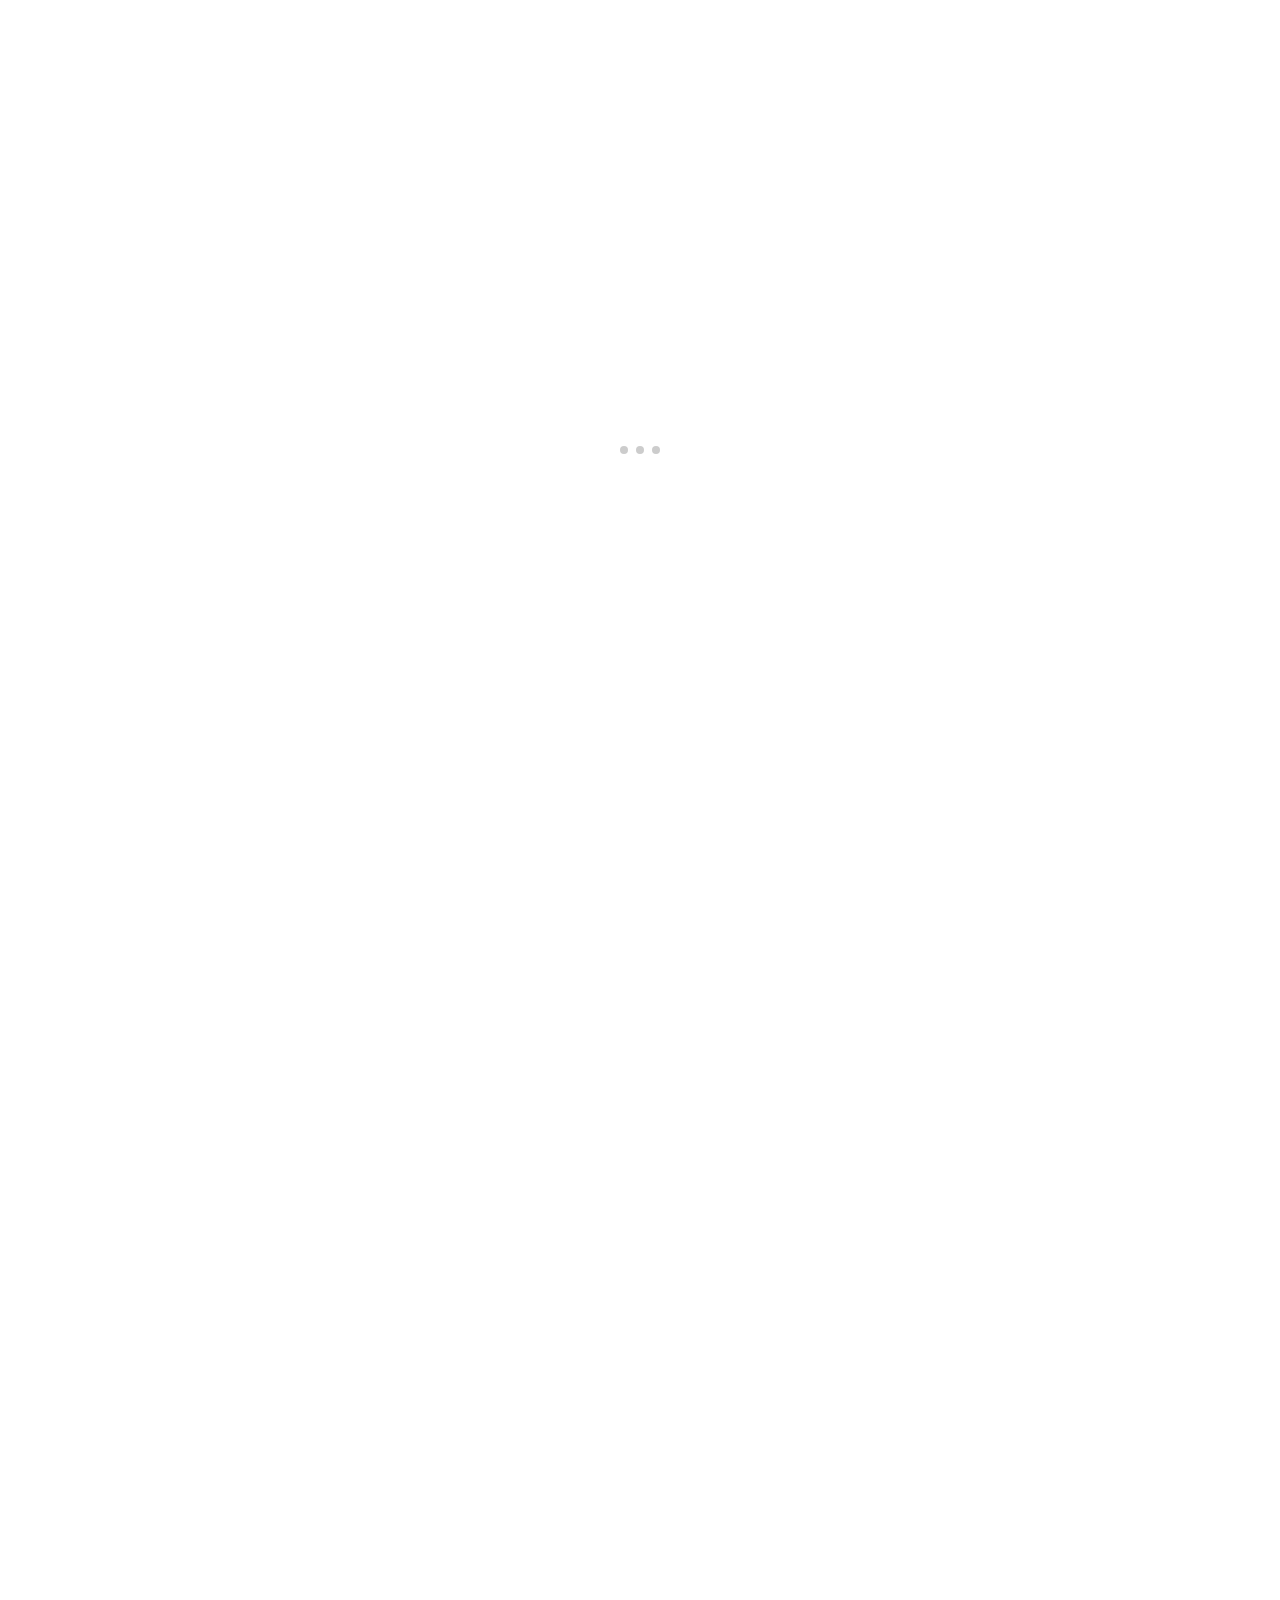
==== commit 06dfa72c: "final container filled with views + hearts" ====
--- a/gallery/index.html
+++ b/gallery/index.html
@@ -29,7 +29,7 @@
   <meta name="description" content="Gallery of artwork and creative work by Aaron Dutta.">
   <link rel="canonical" href="https://aarondutta.com/gallery/">
   <link rel="icon" href="/favicon.png" type="image/png">
-  <link rel="stylesheet" href="/assets/css/aaron-base.css?v=20261104-2">
+  <link rel="stylesheet" href="/assets/css/aaron-base.css?v=20261119-3">
   <link rel="stylesheet" href="/assets/css/aaron-gallery.css?v=2">
   <script src="/assets/js/aaron-base.js" defer></script>
   <script src="/assets/js/aaron-gallery.js?v=2" defer></script>
--- a/assets/css/aaron-base.css
+++ b/assets/css/aaron-base.css
@@ -7,8 +7,9 @@
   --aaron-ink: #000;
   --aaron-muted: #707070;
   --aaron-caption: #949494;
-  --aaron-nav-muted: #999;
+  --aaron-nav-muted: #48484e;
   --aaron-nav-bg: rgba(255, 255, 255, 0.99);
+  --aaron-nav-glass: rgba(255, 255, 255, 0.74);
   --aaron-nav-border: rgba(0, 0, 0, 0.1);
   --aaron-nav-shadow: 0 10px 10px -5px rgba(0, 0, 0, 0.1);
   --aaron-nav-toggle-hover: rgba(0, 0, 0, 0.06);
@@ -43,8 +44,9 @@
   --aaron-ink: #f2f2f3;
   --aaron-muted: #a3a3a8;
   --aaron-caption: #7c7c82;
-  --aaron-nav-muted: #8e8e94;
+  --aaron-nav-muted: #c0c0c6;
   --aaron-nav-bg: rgba(28, 28, 32, 0.96);
+  --aaron-nav-glass: rgba(28, 28, 32, 0.78);
   --aaron-nav-border: rgba(255, 255, 255, 0.1);
   --aaron-nav-shadow: 0 10px 18px -6px rgba(0, 0, 0, 0.55);
   --aaron-nav-toggle-hover: rgba(255, 255, 255, 0.08);
@@ -187,8 +189,14 @@
   border: 1px solid var(--aaron-nav-border);
   border-radius: 56px;
   box-shadow: var(--aaron-nav-shadow);
-  backdrop-filter: blur(16px);
-  -webkit-backdrop-filter: blur(16px);
+}
+
+@supports ((backdrop-filter: blur(1px)) or (-webkit-backdrop-filter: blur(1px))) {
+  .aaron-nav {
+    background: var(--aaron-nav-glass);
+    -webkit-backdrop-filter: blur(8px) saturate(145%);
+    backdrop-filter: blur(8px) saturate(145%);
+  }
 }
 
 .aaron-nav__item {
@@ -575,11 +583,6 @@
   filter: invert(1);
 }
 
-/* Navy inverts to yellow. Drop the hue, then lift the badge to white. */
-html[data-theme="dark"] .aaron-hero__org-icon[src*="magic-hour"] {
-  filter: invert(1) grayscale(1) brightness(1.2);
-}
-
 a.aaron-hero__hl {
   display: inline-flex;
   align-items: center;
